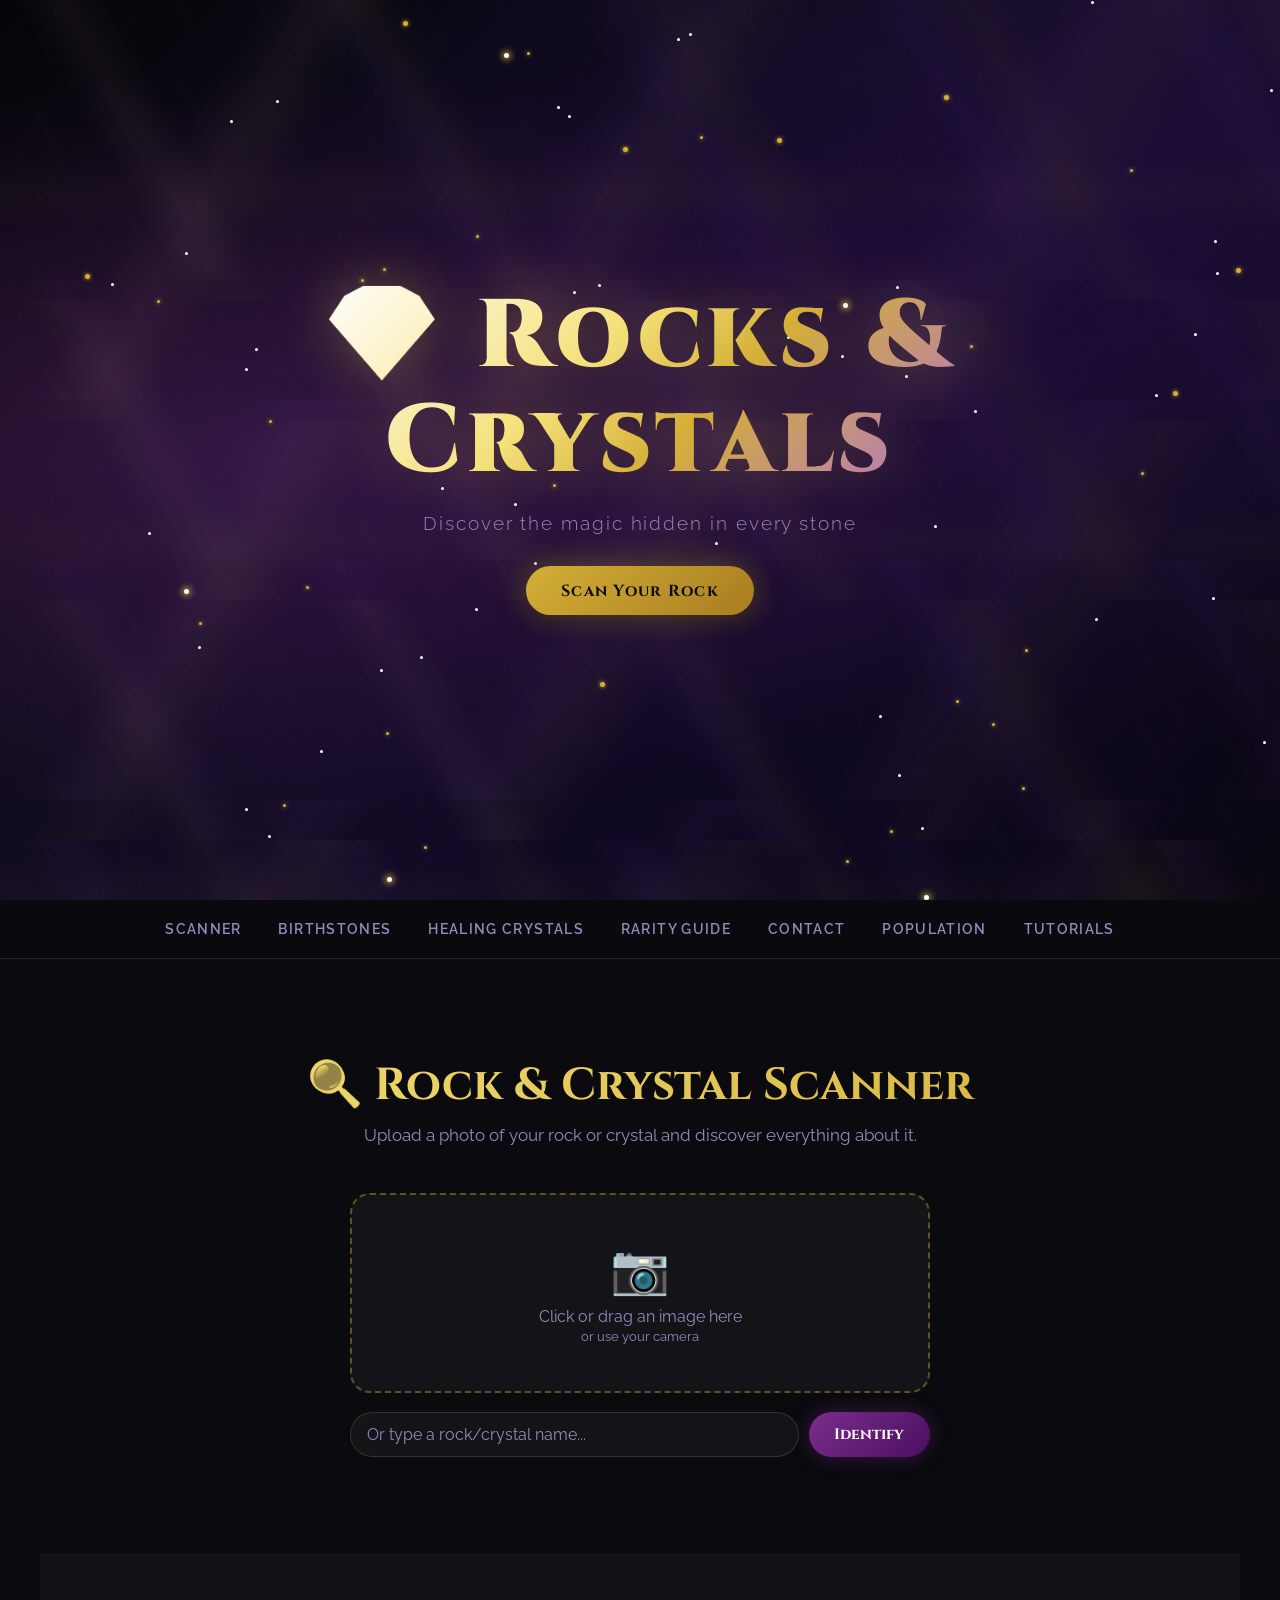
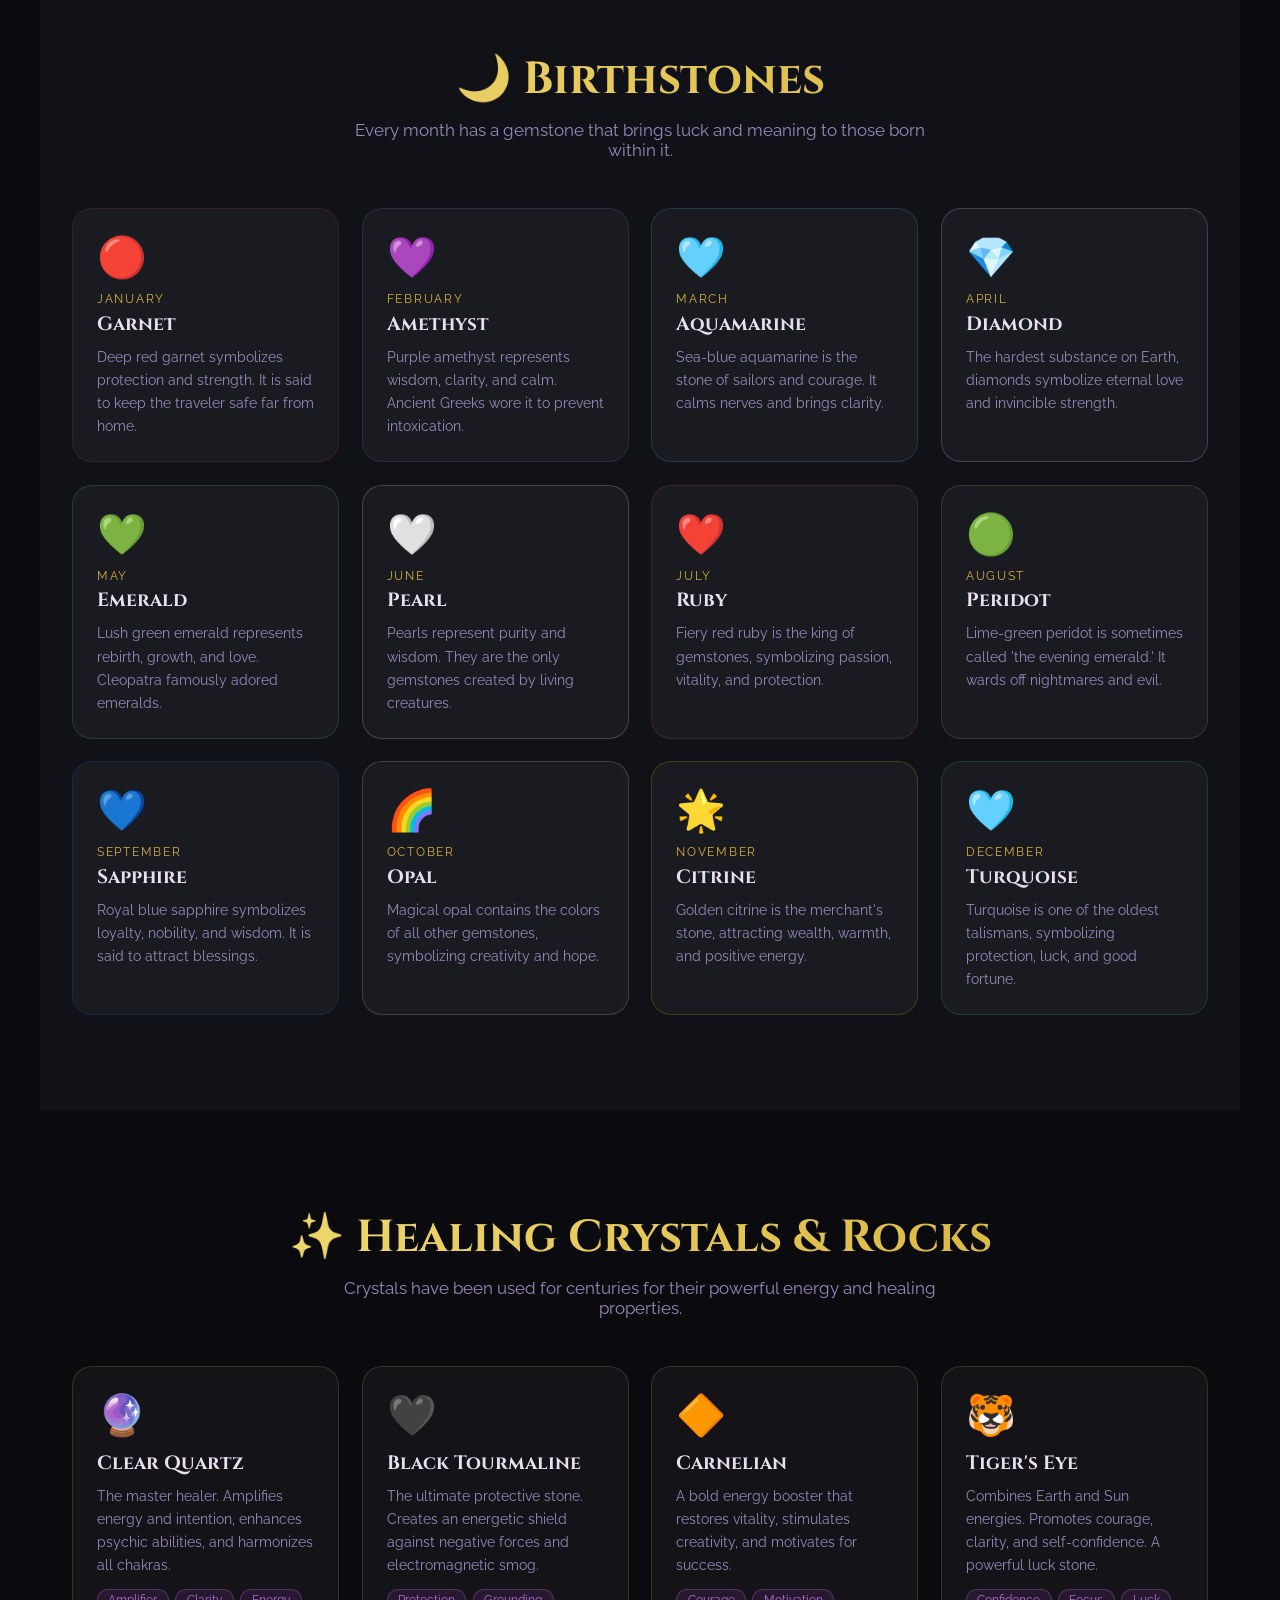
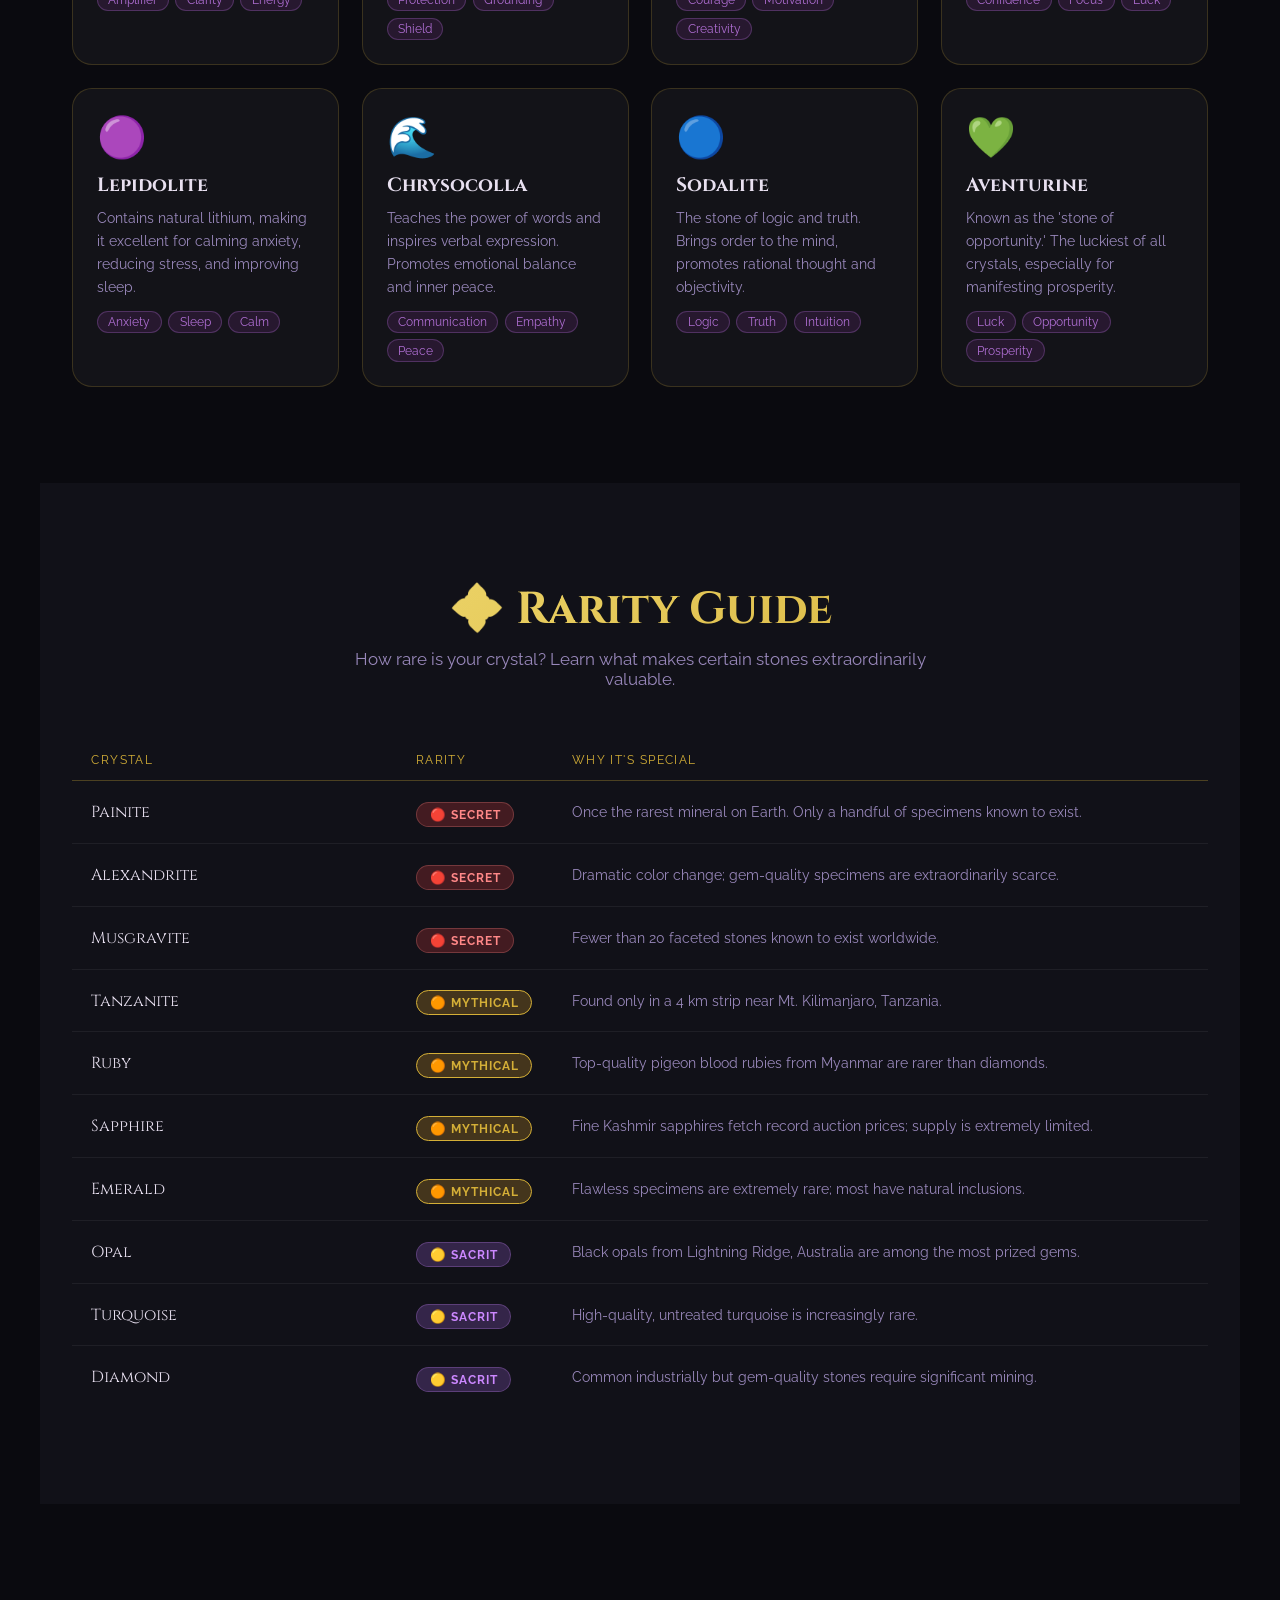
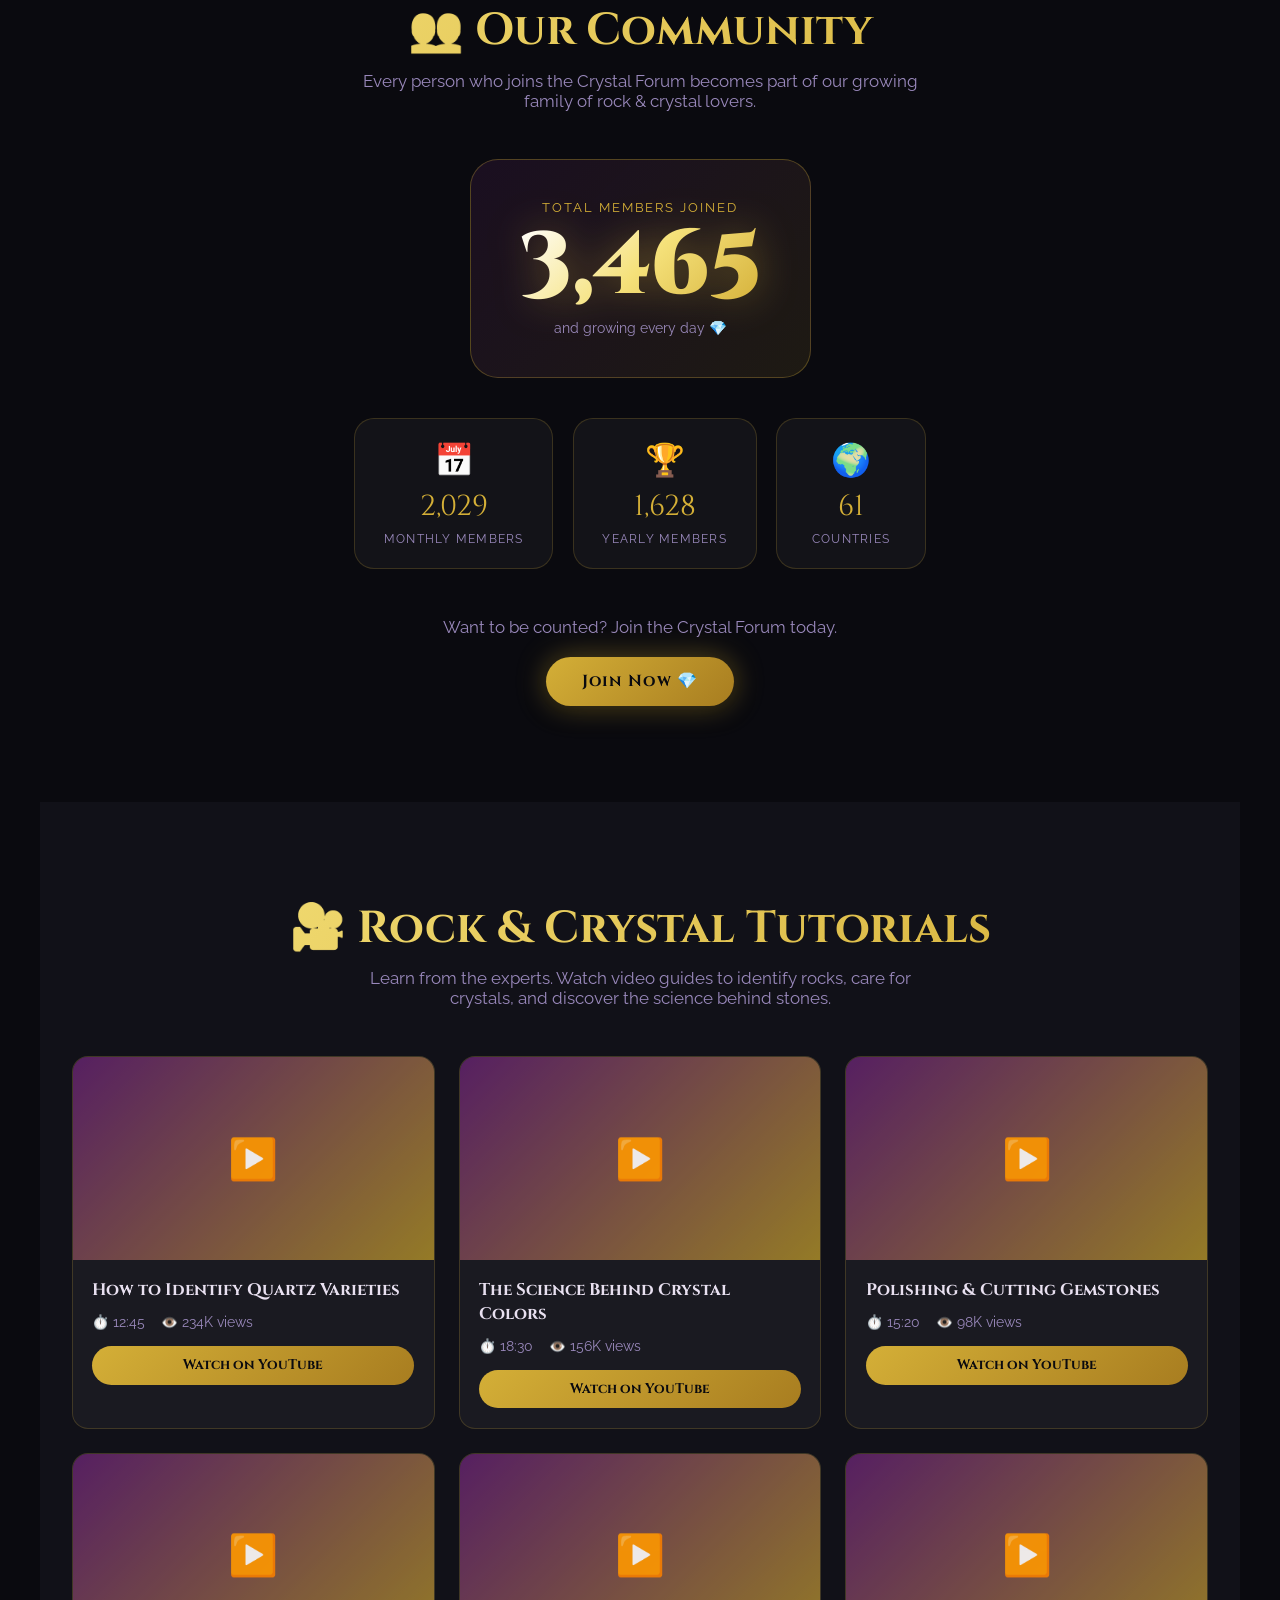
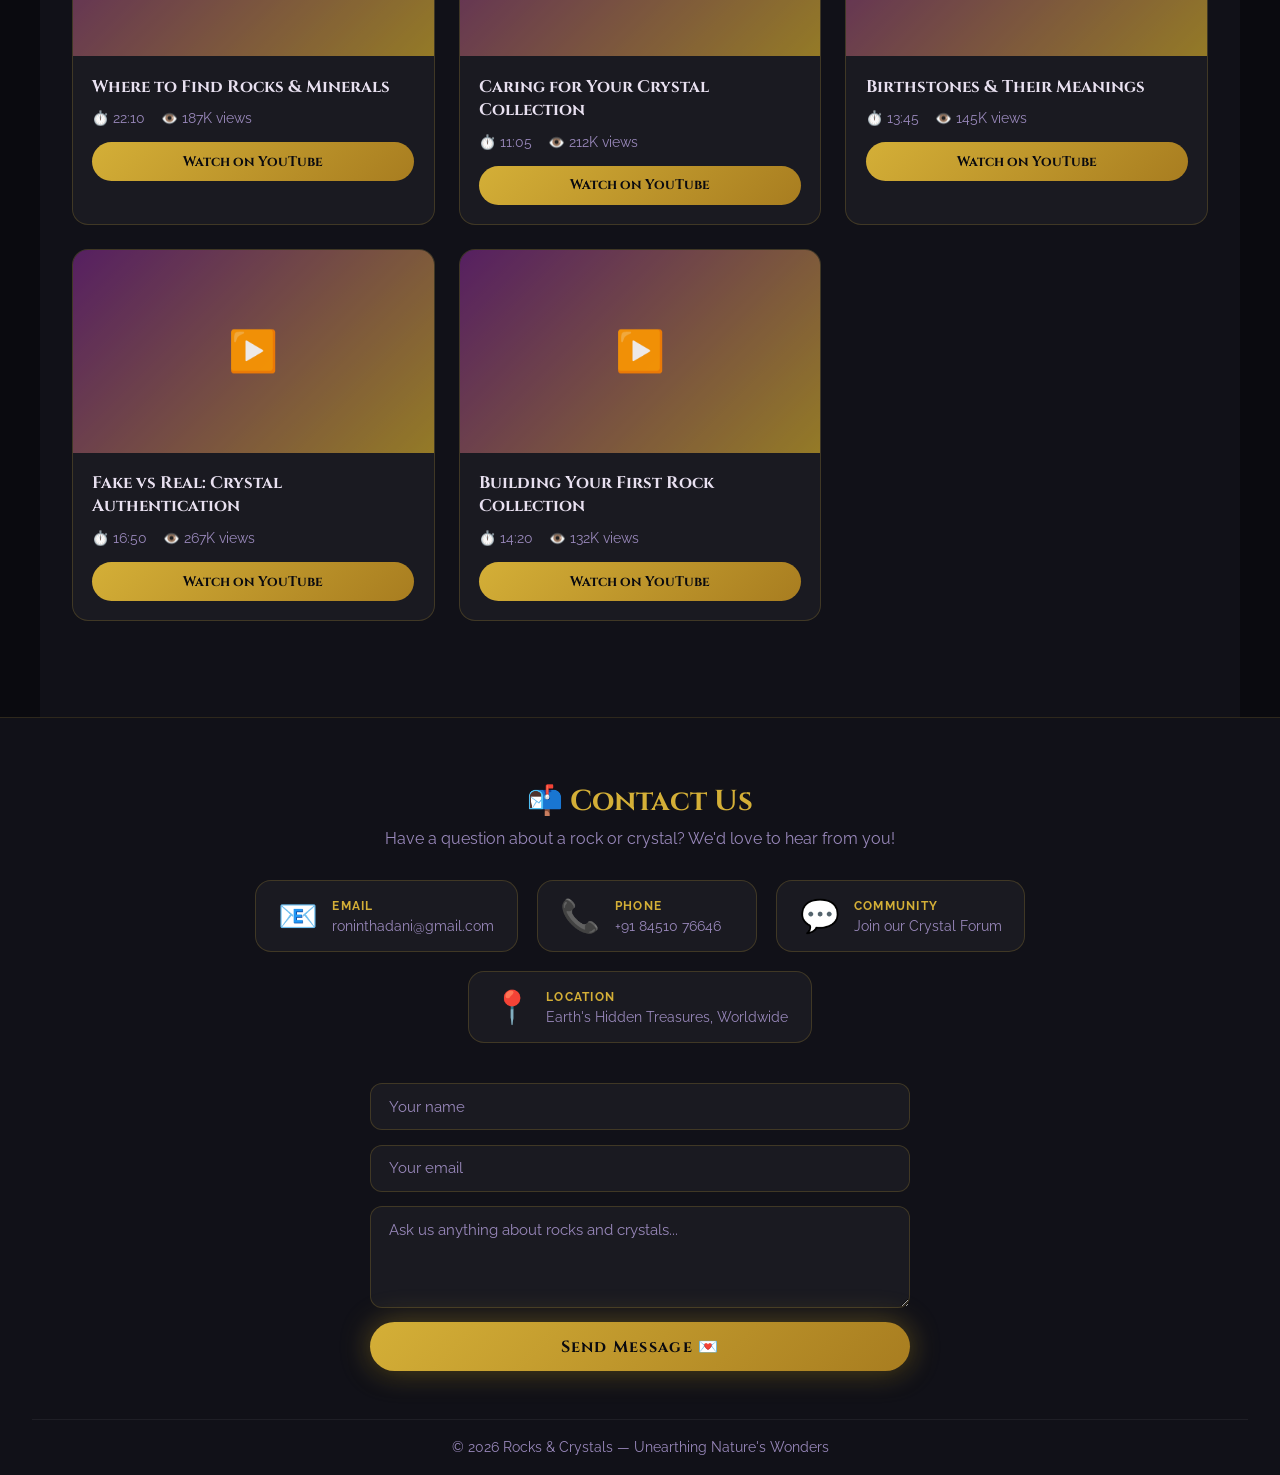
==== index.html @ 625b5eeb "Initial commit: Rocks & Crystals website - rock scanner, birthstones, healing crystals, rarity guide" ====
<!DOCTYPE html>
<html lang="en">
<head>
  <meta charset="UTF-8" />
  <meta name="viewport" content="width=device-width, initial-scale=1.0" />
  <title>Rocks & Crystals</title>
  <link rel="stylesheet" href="style.css" />
</head>
<body>

  <!-- HERO -->
  <header class="hero">
    <div class="sparkles" id="sparkles"></div>
    <div class="hero-content">
      <h1 class="site-title">💎 Rocks &amp; Crystals</h1>
      <p class="site-tagline">Discover the magic hidden in every stone</p>
      <a href="#scanner" class="btn-primary">Scan Your Rock</a>
    </div>
  </header>

  <!-- NAV -->
  <nav class="sticky-nav">
    <a href="#scanner">Scanner</a>
    <a href="#birthstones">Birthstones</a>
    <a href="#healing">Healing Crystals</a>
    <a href="#rarity">Rarity Guide</a>
    <a href="#contact">Contact</a>
    <a href="#population">Population</a>
    <a href="#tutorials">Tutorials</a>
  </nav>

  <!-- SCANNER -->
  <section id="scanner" class="section">
    <h2 class="section-title">🔍 Rock &amp; Crystal Scanner</h2>
    <p class="section-sub">Upload a photo of your rock or crystal and discover everything about it.</p>

    <div class="scanner-box">
      <label class="upload-area" id="uploadArea">
        <input type="file" id="fileInput" accept="image/*" capture="environment" hidden />
        <div class="upload-icon">📷</div>
        <p>Click or drag an image here<br /><small>or use your camera</small></p>
        <img id="previewImg" class="preview-img" alt="preview" />
      </label>

      <div class="rock-name-row">
        <input type="text" id="rockNameInput" placeholder="Or type a rock/crystal name..." />
        <button class="btn-scan" id="scanBtn">Identify</button>
      </div>
    </div>

    <div id="scanResult" class="scan-result hidden"></div>
  </section>

  <!-- BIRTHSTONES -->
  <section id="birthstones" class="section section-dark">
    <h2 class="section-title">🌙 Birthstones</h2>
    <p class="section-sub">Every month has a gemstone that brings luck and meaning to those born within it.</p>
    <div class="grid" id="birthstoneGrid"></div>
  </section>

  <!-- HEALING -->
  <section id="healing" class="section">
    <h2 class="section-title">✨ Healing Crystals &amp; Rocks</h2>
    <p class="section-sub">Crystals have been used for centuries for their powerful energy and healing properties.</p>
    <div class="grid" id="healingGrid"></div>
  </section>

  <!-- RARITY -->
  <section id="rarity" class="section section-dark">
    <h2 class="section-title">💠 Rarity Guide</h2>
    <p class="section-sub">How rare is your crystal? Learn what makes certain stones extraordinarily valuable.</p>
    <div class="rarity-table">
      <div class="rarity-row header-row">
        <span>Crystal</span><span>Rarity</span><span>Why It's Special</span>
      </div>
      <div id="rarityList"></div>
    </div>
  </section>

  <!-- POPULATION -->
  <section id="population" class="section">
    <h2 class="section-title">👥 Our Community</h2>
    <p class="section-sub">Every person who joins the Crystal Forum becomes part of our growing family of rock & crystal lovers.</p>

    <div class="members-hero">
      <div class="members-count-wrap">
        <div class="members-label">Total Members Joined</div>
        <div class="members-count" id="membersCount">0</div>
        <div class="members-sub">and growing every day 💎</div>
      </div>
      <div class="members-stats">
        <div class="members-stat-card">
          <span>📅</span>
          <div class="members-stat-num" id="statMonthly">0</div>
          <div class="members-stat-label">Monthly Members</div>
        </div>
        <div class="members-stat-card">
          <span>🏆</span>
          <div class="members-stat-num" id="statYearly">0</div>
          <div class="members-stat-label">Yearly Members</div>
        </div>
        <div class="members-stat-card">
          <span>🌍</span>
          <div class="members-stat-num" id="statCountries">0</div>
          <div class="members-stat-label">Countries</div>
        </div>
      </div>
    </div>

    <div class="members-join-cta">
      <p>Want to be counted? Join the Crystal Forum today.</p>
      <button class="btn-primary" onclick="openCommunityModal({preventDefault:()=>{}})">Join Now 💎</button>
    </div>
  </section>

  <!-- TUTORIALS -->
  <section id="tutorials" class="section section-dark">
    <h2 class="section-title">🎥 Rock &amp; Crystal Tutorials</h2>
    <p class="section-sub">Learn from the experts. Watch video guides to identify rocks, care for crystals, and discover the science behind stones.</p>
    <div class="tutorials-grid" id="tutorialsGrid"></div>
  </section>

  <!-- CONTACT / FOOTER -->
  <footer id="contact" class="footer">
    <div class="footer-content">
      <h3>📬 Contact Us</h3>
      <p>Have a question about a rock or crystal? We'd love to hear from you!</p>
      <div class="contact-cards">
        <div class="contact-card">
          <span>📧</span>
          <div>
            <strong>Email</strong>
            <a href="mailto:roninthadani@gmail.com">roninthadani@gmail.com</a>
          </div>
        </div>
        <div class="contact-card">
          <span>📞</span>
          <div>
            <strong>Phone</strong>
            <a href="tel:+918451076646">+91 84510 76646</a>
          </div>
        </div>
        <div class="contact-card">
          <span>💬</span>
          <div>
            <strong>Community</strong>
            <a href="#" onclick="openCommunityModal(event)">Join our Crystal Forum</a>
          </div>
        </div>
        <div class="contact-card">
          <span>📍</span>
          <div>
            <strong>Location</strong>
            <span>Earth's Hidden Treasures, Worldwide</span>
          </div>
        </div>
      </div>
      <form class="contact-form" onsubmit="submitContact(event)">
        <input type="text" placeholder="Your name" required />
        <input type="email" placeholder="Your email" required />
        <textarea placeholder="Ask us anything about rocks and crystals..." rows="4" required></textarea>
        <button type="submit" class="btn-primary">Send Message 💌</button>
      </form>
    </div>
    <div class="footer-bottom">
      <p>© 2026 Rocks &amp; Crystals — Unearthing Nature's Wonders</p>
    </div>
  </footer>

  <!-- COMMUNITY MODAL -->
  <div id="communityModal" class="modal-overlay hidden" onclick="closeCommunityModal(event)">
    <div class="modal-box">
      <button class="modal-close" onclick="document.getElementById('communityModal').classList.add('hidden')">✕</button>
      <div class="early-bird-banner" id="earlyBirdBanner"></div>
      <div class="modal-icon">💎</div>
      <h2 class="modal-title">Crystal Forum Membership</h2>
      <p class="modal-sub">Join thousands of rock & crystal enthusiasts. Get access to exclusive forums, expert ID help, rare finds marketplace, and weekly crystal deep-dives.</p>
      <div class="pricing-cards">
        <div class="pricing-card">
          <div class="pricing-label">Monthly</div>
          <div class="pricing-amount"><span id="monthlyPrice">$10</span><span>/mo</span></div>
          <ul class="pricing-perks">
            <li>✅ Full forum access</li>
            <li>✅ Expert crystal ID</li>
            <li>✅ Rare finds alerts</li>
            <li>✅ Cancel anytime</li>
          </ul>
          <button class="btn-pricing" onclick="showToast('Redirecting to checkout...'); document.getElementById('communityModal').classList.add('hidden')">Get Monthly</button>
        </div>
        <div class="pricing-card pricing-featured">
          <div class="pricing-best">Best Value</div>
          <div class="pricing-label">Yearly</div>
          <div class="pricing-amount"><span id="yearlyPrice">$200</span><span>/yr</span></div>
          <div class="pricing-save">Save $20 vs monthly</div>
          <ul class="pricing-perks">
            <li>✅ Everything in Monthly</li>
            <li>✅ Priority expert support</li>
            <li>✅ Exclusive yearly gems guide</li>
            <li>✅ Members-only events</li>
            <li>✅ Get updates first</li>
          </ul>
          <button class="btn-pricing btn-pricing-gold" onclick="showToast('Redirecting to checkout...'); document.getElementById('communityModal').classList.add('hidden')">Get Yearly</button>
        </div>
      </div>
    </div>
  </div>

  <div id="toast" class="toast hidden"></div>

  <script src="app.js"></script>
</body>
</html>
---- style.css ----
@import url('https://fonts.googleapis.com/css2?family=Cinzel:wght@400;700;900&family=Raleway:wght@300;400;600&display=swap');

*, *::before, *::after { box-sizing: border-box; margin: 0; padding: 0; }

:root {
  --gold: #d4af37;
  --gold-light: #f5e17a;
  --purple: #7b2d8b;
  --purple-light: #b06fd4;
  --dark: #0a0a0f;
  --dark2: #111118;
  --text: #e8e0f0;
  --text-muted: #9988bb;
  --card-bg: rgba(255,255,255,0.04);
  --card-border: rgba(212,175,55,0.2);
}

html { scroll-behavior: smooth; }

body {
  font-family: 'Raleway', sans-serif;
  background: var(--dark);
  color: var(--text);
  overflow-x: hidden;
}

/* ── HERO ── */
.hero {
  position: relative;
  min-height: 100vh;
  display: flex;
  align-items: center;
  justify-content: center;
  text-align: center;
  overflow: hidden;
  background:
    radial-gradient(ellipse at 20% 50%, rgba(123,45,139,0.35) 0%, transparent 60%),
    radial-gradient(ellipse at 80% 30%, rgba(30,10,60,0.6) 0%, transparent 55%),
    radial-gradient(ellipse at 50% 80%, rgba(10,5,30,0.8) 0%, transparent 70%),
    linear-gradient(135deg, #050508 0%, #0d0a1a 30%, #1a0f2e 60%, #080510 100%);
}

.hero::before {
  content: '';
  position: absolute;
  inset: 0;
  background-image:
    linear-gradient(60deg, transparent 40%, rgba(212,175,55,0.03) 50%, transparent 60%),
    linear-gradient(120deg, transparent 40%, rgba(176,111,212,0.04) 50%, transparent 60%),
    linear-gradient(180deg, transparent 45%, rgba(212,175,55,0.02) 55%, transparent 65%),
    linear-gradient(240deg, transparent 40%, rgba(100,60,180,0.05) 50%, transparent 60%),
    linear-gradient(300deg, transparent 40%, rgba(212,175,55,0.03) 50%, transparent 60%);
  background-size: 300px 300px, 400px 400px, 350px 350px, 280px 280px, 420px 420px;
  animation: facetShift 12s ease-in-out infinite alternate;
  pointer-events: none;
}

.hero::after {
  content: '';
  position: absolute;
  inset: 0;
  background-image:
    linear-gradient(60deg, transparent 49.5%, rgba(212,175,55,0.06) 50%, transparent 50.5%),
    linear-gradient(120deg, transparent 49.5%, rgba(212,175,55,0.04) 50%, transparent 50.5%),
    linear-gradient(0deg, transparent 49.5%, rgba(176,111,212,0.03) 50%, transparent 50.5%);
  background-size: 80px 80px, 80px 80px, 60px 60px;
  pointer-events: none;
}

@keyframes facetShift {
  0%   { opacity: 0.6; transform: scale(1); }
  100% { opacity: 1;   transform: scale(1.05); }
}

.sparkles { position: absolute; inset: 0; pointer-events: none; }
.sparkle {
  position: absolute;
  width: 3px; height: 3px;
  border-radius: 50%;
  background: white;
  animation: twinkle var(--dur, 3s) ease-in-out infinite var(--delay, 0s);
}
.sparkle.large { width: 5px; height: 5px; box-shadow: 0 0 6px 2px rgba(212,175,55,0.8); }
.sparkle.gold { background: var(--gold); box-shadow: 0 0 4px var(--gold); }

@keyframes twinkle {
  0%,100% { opacity: 0; transform: scale(0.5); }
  50% { opacity: 1; transform: scale(1); }
}

.hero-content {
  position: relative;
  z-index: 2;
  max-width: 700px;
  padding: 2rem;
}

.site-title {
  font-family: 'Cinzel', serif;
  font-size: clamp(2.8rem, 8vw, 6rem);
  font-weight: 900;
  background: linear-gradient(135deg, #fff 0%, var(--gold-light) 40%, var(--gold) 60%, var(--purple-light) 100%);
  -webkit-background-clip: text;
  -webkit-text-fill-color: transparent;
  background-clip: text;
  text-shadow: none;
  letter-spacing: 0.05em;
  line-height: 1.1;
  filter: drop-shadow(0 0 30px rgba(212,175,55,0.4));
}

.site-tagline {
  margin: 1rem 0 2rem;
  font-size: 1.2rem;
  color: var(--text-muted);
  font-weight: 300;
  letter-spacing: 0.1em;
}

/* ── BUTTONS ── */
.btn-primary {
  display: inline-block;
  padding: 0.85rem 2.2rem;
  background: linear-gradient(135deg, var(--gold), #a87d20);
  color: #0a0a0f;
  font-family: 'Cinzel', serif;
  font-weight: 700;
  font-size: 1rem;
  border: none;
  border-radius: 50px;
  cursor: pointer;
  text-decoration: none;
  letter-spacing: 0.08em;
  box-shadow: 0 0 30px rgba(212,175,55,0.4), 0 4px 20px rgba(0,0,0,0.5);
  transition: all 0.3s ease;
}
.btn-primary:hover {
  transform: translateY(-3px);
  box-shadow: 0 0 50px rgba(212,175,55,0.6), 0 8px 30px rgba(0,0,0,0.6);
}

/* ── NAV ── */
.sticky-nav {
  position: sticky;
  top: 0;
  z-index: 100;
  display: flex;
  justify-content: center;
  gap: 0.5rem;
  padding: 0.9rem 1rem;
  background: rgba(10,10,15,0.9);
  backdrop-filter: blur(12px);
  border-bottom: 1px solid rgba(212,175,55,0.15);
  flex-wrap: wrap;
}
.sticky-nav a {
  color: var(--text-muted);
  text-decoration: none;
  font-size: 0.85rem;
  font-weight: 600;
  letter-spacing: 0.1em;
  text-transform: uppercase;
  padding: 0.4rem 0.9rem;
  border-radius: 20px;
  transition: all 0.2s;
}
.sticky-nav a:hover {
  color: var(--gold);
  background: rgba(212,175,55,0.1);
}

/* ── SECTIONS ── */
.section {
  padding: 6rem 2rem;
  max-width: 1200px;
  margin: 0 auto;
}
.section-dark {
  background: var(--dark2);
  padding: 6rem 2rem;
}
.section-dark > .section-title,
.section-dark > .grid,
.section-dark > .rarity-table,
.section-dark > .tutorials-grid { max-width: 1200px; margin-left: auto; margin-right: auto; }

.section-title {
  font-family: 'Cinzel', serif;
  font-size: clamp(1.8rem, 4vw, 2.8rem);
  text-align: center;
  background: linear-gradient(135deg, var(--gold-light), var(--gold));
  -webkit-background-clip: text;
  -webkit-text-fill-color: transparent;
  background-clip: text;
  margin-bottom: 0.6rem;
}
.section-sub {
  text-align: center;
  color: var(--text-muted);
  margin-bottom: 3rem;
  font-size: 1.05rem;
  max-width: 600px;
  margin-left: auto;
  margin-right: auto;
}

/* ── SCANNER ── */
.scanner-box {
  max-width: 580px;
  margin: 0 auto;
  display: flex;
  flex-direction: column;
  gap: 1.2rem;
}

.upload-area {
  display: flex;
  flex-direction: column;
  align-items: center;
  justify-content: center;
  gap: 0.6rem;
  min-height: 200px;
  border: 2px dashed rgba(212,175,55,0.4);
  border-radius: 20px;
  padding: 2rem;
  cursor: pointer;
  background: var(--card-bg);
  transition: all 0.3s;
  position: relative;
  overflow: hidden;
}
.upload-area:hover { border-color: var(--gold); background: rgba(212,175,55,0.06); }
.upload-icon { font-size: 3rem; }
.upload-area p { text-align: center; color: var(--text-muted); }
.upload-area small { font-size: 0.8rem; }

.preview-img {
  max-width: 100%;
  max-height: 220px;
  border-radius: 12px;
  display: none;
  margin-top: 0.5rem;
  object-fit: contain;
}

.rock-name-row {
  display: flex;
  gap: 0.6rem;
}
.rock-name-row input {
  flex: 1;
  padding: 0.75rem 1rem;
  background: var(--card-bg);
  border: 1px solid var(--card-border);
  border-radius: 50px;
  color: var(--text);
  font-family: 'Raleway', sans-serif;
  font-size: 1rem;
  outline: none;
  transition: border-color 0.2s;
}
.rock-name-row input:focus { border-color: var(--gold); }
.rock-name-row input::placeholder { color: var(--text-muted); }

.btn-scan {
  padding: 0.75rem 1.6rem;
  background: linear-gradient(135deg, var(--purple), #4a1060);
  color: white;
  border: none;
  border-radius: 50px;
  cursor: pointer;
  font-family: 'Cinzel', serif;
  font-weight: 700;
  font-size: 0.95rem;
  box-shadow: 0 0 20px rgba(123,45,139,0.4);
  transition: all 0.3s;
}
.btn-scan:hover { transform: translateY(-2px); box-shadow: 0 0 35px rgba(123,45,139,0.6); }

/* ── SCAN RESULT ── */
.scan-result {
  max-width: 700px;
  margin: 2rem auto 0;
  background: linear-gradient(135deg, rgba(123,45,139,0.12), rgba(212,175,55,0.08));
  border: 1px solid rgba(212,175,55,0.25);
  border-radius: 24px;
  padding: 2rem;
  animation: fadeUp 0.4s ease;
}
@keyframes fadeUp {
  from { opacity: 0; transform: translateY(20px); }
  to { opacity: 1; transform: translateY(0); }
}
.scan-result.hidden { display: none; }

.result-header { display: flex; align-items: center; gap: 1rem; margin-bottom: 1.2rem; }
.result-emoji { font-size: 3rem; }
.result-name {
  font-family: 'Cinzel', serif;
  font-size: 1.8rem;
  background: linear-gradient(135deg, var(--gold-light), var(--gold));
  -webkit-background-clip: text;
  -webkit-text-fill-color: transparent;
  background-clip: text;
}
.rarity-badge {
  display: inline-block;
  padding: 0.25rem 0.8rem;
  border-radius: 20px;
  font-size: 0.78rem;
  font-weight: 700;
  letter-spacing: 0.08em;
  text-transform: uppercase;
  margin-top: 0.3rem;
}
.rarity-common { background: rgba(100,160,100,0.25); color: #7ddf7d; border: 1px solid #7ddf7d44; }
.rarity-uncommon { background: rgba(100,140,220,0.25); color: #88aaff; border: 1px solid #88aaff44; }
.rarity-sacrit { background: rgba(160,100,220,0.25); color: #cc88ff; border: 1px solid #cc88ff44; }
.rarity-mythical { background: rgba(220,160,40,0.25); color: var(--gold); border: 1px solid var(--gold); }
.rarity-secret { background: rgba(220,60,60,0.25); color: #ff8888; border: 1px solid #ff888844; }

.result-grid {
  display: grid;
  grid-template-columns: repeat(auto-fit, minmax(180px, 1fr));
  gap: 1rem;
  margin-top: 1.2rem;
}
.result-stat {
  background: rgba(255,255,255,0.04);
  border-radius: 14px;
  padding: 0.9rem 1rem;
  border: 1px solid rgba(255,255,255,0.07);
}
.result-stat label { font-size: 0.72rem; text-transform: uppercase; letter-spacing: 0.1em; color: var(--text-muted); display: block; margin-bottom: 0.3rem; }
.result-stat span { font-size: 1rem; color: var(--text); }

.result-description { margin-top: 1.2rem; line-height: 1.7; color: var(--text-muted); }
.result-healing {
  margin-top: 1rem;
  padding: 0.9rem 1rem;
  background: rgba(123,45,139,0.15);
  border-left: 3px solid var(--purple-light);
  border-radius: 0 12px 12px 0;
  font-style: italic;
  color: #d4aaee;
}

/* ── GRID CARDS ── */
.grid {
  display: grid;
  grid-template-columns: repeat(auto-fill, minmax(240px, 1fr));
  gap: 1.4rem;
}

.card {
  background: var(--card-bg);
  border: 1px solid var(--card-border);
  border-radius: 20px;
  padding: 1.5rem;
  transition: all 0.3s;
  cursor: default;
}
.card:hover {
  transform: translateY(-6px);
  border-color: rgba(212,175,55,0.5);
  box-shadow: 0 12px 40px rgba(0,0,0,0.4), 0 0 20px rgba(212,175,55,0.1);
}
.card-emoji { font-size: 2.5rem; margin-bottom: 0.7rem; }
.card-month {
  font-size: 0.72rem;
  text-transform: uppercase;
  letter-spacing: 0.15em;
  color: var(--gold);
  margin-bottom: 0.3rem;
}
.card h3 {
  font-family: 'Cinzel', serif;
  font-size: 1.2rem;
  margin-bottom: 0.5rem;
  color: var(--text);
}
.card p { font-size: 0.9rem; color: var(--text-muted); line-height: 1.6; }
.card-tags { display: flex; flex-wrap: wrap; gap: 0.4rem; margin-top: 0.8rem; }
.tag {
  padding: 0.2rem 0.65rem;
  background: rgba(123,45,139,0.2);
  border: 1px solid rgba(176,111,212,0.3);
  border-radius: 20px;
  font-size: 0.75rem;
  color: var(--purple-light);
}

/* ── RARITY TABLE ── */
.rarity-table { max-width: 900px; margin: 0 auto; }
.rarity-row {
  display: grid;
  grid-template-columns: 1fr 140px 2fr;
  gap: 1rem;
  padding: 1rem 1.2rem;
  border-bottom: 1px solid rgba(255,255,255,0.06);
  align-items: center;
}
.rarity-row:last-child { border-bottom: none; }
.header-row {
  font-size: 0.75rem;
  text-transform: uppercase;
  letter-spacing: 0.12em;
  color: var(--gold);
  border-bottom: 1px solid rgba(212,175,55,0.3) !important;
  padding-bottom: 0.8rem;
}
.rarity-row:not(.header-row):hover { background: rgba(255,255,255,0.03); border-radius: 10px; }
.rarity-row .name { font-family: 'Cinzel', serif; font-size: 1rem; }
.rarity-row .why { font-size: 0.88rem; color: var(--text-muted); }

/* ── TUTORIALS ── */
.tutorials-grid {
  display: grid;
  grid-template-columns: repeat(auto-fill, minmax(300px, 1fr));
  gap: 1.5rem;
}

.tutorial-card {
  background: var(--card-bg);
  border: 1px solid var(--card-border);
  border-radius: 16px;
  overflow: hidden;
  transition: all 0.3s;
  cursor: pointer;
}
.tutorial-card:hover {
  transform: translateY(-8px);
  border-color: rgba(212,175,55,0.5);
  box-shadow: 0 16px 48px rgba(0,0,0,0.4), 0 0 24px rgba(212,175,55,0.12);
}

.tutorial-thumb {
  position: relative;
  width: 100%;
  padding-bottom: 56.25%;
  overflow: hidden;
}
.tutorial-thumb::after {
  content: '';
  position: absolute;
  inset: 0;
  background: rgba(0,0,0,0.3);
}
.tutorial-play {
  position: absolute;
  top: 50%;
  left: 50%;
  transform: translate(-50%, -50%);
  font-size: 2.5rem;
  opacity: 0.9;
  transition: all 0.3s;
  z-index: 2;
}
.tutorial-card:hover .tutorial-play { transform: translate(-50%, -50%) scale(1.2); opacity: 1; }

.tutorial-info {
  padding: 1.2rem;
}
.tutorial-info h3 {
  font-family: 'Cinzel', serif;
  font-size: 1.05rem;
  margin-bottom: 0.7rem;
  line-height: 1.4;
  color: var(--text);
}

.tutorial-meta {
  display: flex;
  gap: 1rem;
  font-size: 0.85rem;
  color: var(--text-muted);
  margin-bottom: 1rem;
}

.btn-watch {
  width: 100%;
  padding: 0.65rem 1rem;
  background: linear-gradient(135deg, var(--gold), #a87d20);
  color: #0a0a0f;
  border: none;
  border-radius: 50px;
  font-family: 'Cinzel', serif;
  font-weight: 700;
  font-size: 0.85rem;
  cursor: pointer;
  transition: all 0.3s;
}
.btn-watch:hover {
  transform: translateY(-2px);
  box-shadow: 0 0 20px rgba(212,175,55,0.4);
}

/* ── COMMUNITY MEMBERS ── */
.members-hero {
  display: flex;
  flex-direction: column;
  align-items: center;
  gap: 2.5rem;
  margin-bottom: 3rem;
}
.members-count-wrap {
  text-align: center;
  background: linear-gradient(135deg, rgba(123,45,139,0.15), rgba(212,175,55,0.1));
  border: 1px solid rgba(212,175,55,0.3);
  border-radius: 28px;
  padding: 2.5rem 3rem;
  min-width: 300px;
}
.members-label { font-size: 0.8rem; text-transform: uppercase; letter-spacing: 0.15em; color: var(--gold); margin-bottom: 0.5rem; }
.members-count {
  font-family: 'Cinzel', serif;
  font-size: clamp(3rem, 8vw, 5.5rem);
  font-weight: 900;
  background: linear-gradient(135deg, #fff, var(--gold-light), var(--gold));
  -webkit-background-clip: text;
  -webkit-text-fill-color: transparent;
  background-clip: text;
  line-height: 1;
  filter: drop-shadow(0 0 20px rgba(212,175,55,0.4));
}
.members-sub { color: var(--text-muted); font-size: 0.9rem; margin-top: 0.5rem; }

.members-stats {
  display: flex;
  flex-wrap: wrap;
  justify-content: center;
  gap: 1.2rem;
}
.members-stat-card {
  background: var(--card-bg);
  border: 1px solid var(--card-border);
  border-radius: 20px;
  padding: 1.4rem 1.8rem;
  text-align: center;
  min-width: 150px;
  transition: all 0.3s;
}
.members-stat-card:hover { border-color: rgba(212,175,55,0.5); transform: translateY(-4px); }
.members-stat-card > span { font-size: 2rem; display: block; margin-bottom: 0.5rem; }
.members-stat-num { font-family: 'Cinzel', serif; font-size: 1.8rem; color: var(--gold); }
.members-stat-label { font-size: 0.78rem; text-transform: uppercase; letter-spacing: 0.1em; color: var(--text-muted); margin-top: 0.3rem; }

.members-join-cta { text-align: center; margin-top: 1rem; }
.members-join-cta p { color: var(--text-muted); margin-bottom: 1.2rem; font-size: 1.05rem; }

/* ── COMMUNITY MODAL ── */
.modal-overlay {
  position: fixed;
  inset: 0;
  background: rgba(0,0,0,0.75);
  backdrop-filter: blur(6px);
  z-index: 500;
  display: flex;
  align-items: center;
  justify-content: center;
  padding: 1rem;
  animation: fadeUp 0.3s ease;
}
.modal-overlay.hidden { display: none; }

.modal-box {
  background: linear-gradient(135deg, #14101f, #1e1530);
  border: 1px solid rgba(212,175,55,0.3);
  border-radius: 28px;
  padding: 2.5rem 2rem;
  max-width: 620px;
  width: 100%;
  position: relative;
  text-align: center;
  box-shadow: 0 30px 80px rgba(0,0,0,0.7), 0 0 40px rgba(212,175,55,0.1);
}
.modal-close {
  position: absolute;
  top: 1rem; right: 1.2rem;
  background: none; border: none;
  color: var(--text-muted); font-size: 1.2rem;
  cursor: pointer; transition: color 0.2s;
}
.modal-close:hover { color: var(--gold); }
.modal-icon { font-size: 3rem; margin-bottom: 0.5rem; }
.modal-title {
  font-family: 'Cinzel', serif;
  font-size: 1.8rem;
  background: linear-gradient(135deg, var(--gold-light), var(--gold));
  -webkit-background-clip: text;
  -webkit-text-fill-color: transparent;
  background-clip: text;
  margin-bottom: 0.6rem;
}
.modal-sub { color: var(--text-muted); font-size: 0.95rem; line-height: 1.6; margin-bottom: 2rem; }

.early-bird-banner {
  position: absolute;
  top: 1.2rem;
  left: 50%;
  transform: translateX(-50%);
  background: linear-gradient(135deg, #ff6b6b, #ff8787);
  color: white;
  padding: 0.5rem 1.2rem;
  border-radius: 20px;
  font-size: 0.75rem;
  font-weight: 700;
  letter-spacing: 0.1em;
  text-transform: uppercase;
  box-shadow: 0 4px 15px rgba(255, 107, 107, 0.4);
}
.early-bird-banner.hidden { display: none; }

.pricing-cards {
  display: flex;
  gap: 1.2rem;
  flex-wrap: wrap;
  justify-content: center;
}
.pricing-card {
  flex: 1;
  min-width: 200px;
  background: rgba(255,255,255,0.04);
  border: 1px solid rgba(212,175,55,0.2);
  border-radius: 20px;
  padding: 1.5rem 1.2rem;
  position: relative;
}
.pricing-featured {
  border-color: var(--gold);
  background: rgba(212,175,55,0.07);
  box-shadow: 0 0 30px rgba(212,175,55,0.15);
}
.pricing-best {
  position: absolute;
  top: -0.7rem;
  left: 50%;
  transform: translateX(-50%);
  background: linear-gradient(135deg, var(--gold), #a87d20);
  color: #0a0a0f;
  font-size: 0.7rem;
  font-weight: 700;
  letter-spacing: 0.1em;
  text-transform: uppercase;
  padding: 0.25rem 0.9rem;
  border-radius: 20px;
  white-space: nowrap;
}
.pricing-label { font-size: 0.8rem; text-transform: uppercase; letter-spacing: 0.12em; color: var(--text-muted); margin-bottom: 0.4rem; }
.pricing-amount { font-family: 'Cinzel', serif; font-size: 2.4rem; color: var(--gold); line-height: 1; margin-bottom: 0.3rem; }
.pricing-amount span { font-size: 1rem; color: var(--text-muted); }
.pricing-save { font-size: 0.78rem; color: #7ddf7d; margin-bottom: 1rem; }
.pricing-perks { list-style: none; text-align: left; margin: 1rem 0; display: flex; flex-direction: column; gap: 0.5rem; }
.pricing-perks li { font-size: 0.88rem; color: var(--text-muted); }

.btn-pricing {
  width: 100%;
  padding: 0.75rem;
  background: rgba(123,45,139,0.3);
  border: 1px solid var(--purple-light);
  color: var(--purple-light);
  border-radius: 50px;
  cursor: pointer;
  font-family: 'Cinzel', serif;
  font-weight: 700;
  font-size: 0.9rem;
  transition: all 0.3s;
  margin-top: 0.5rem;
}
.btn-pricing:hover { background: rgba(123,45,139,0.5); transform: translateY(-2px); }
.btn-pricing-gold {
  background: linear-gradient(135deg, var(--gold), #a87d20);
  border-color: var(--gold);
  color: #0a0a0f;
}
.btn-pricing-gold:hover { box-shadow: 0 0 25px rgba(212,175,55,0.5); }

/* ── FOOTER ── */
.footer {
  background: var(--dark2);
  border-top: 1px solid rgba(212,175,55,0.15);
  padding: 4rem 2rem 0;
}
.footer-content { max-width: 900px; margin: 0 auto; text-align: center; }
.footer-content h3 { font-family: 'Cinzel', serif; font-size: 1.8rem; color: var(--gold); margin-bottom: 0.5rem; }
.footer-content > p { color: var(--text-muted); margin-bottom: 2rem; }

.contact-cards {
  display: flex;
  flex-wrap: wrap;
  justify-content: center;
  gap: 1.2rem;
  margin-bottom: 2.5rem;
}
.contact-card {
  display: flex;
  align-items: center;
  gap: 0.9rem;
  background: var(--card-bg);
  border: 1px solid var(--card-border);
  border-radius: 16px;
  padding: 1rem 1.4rem;
  min-width: 220px;
  text-align: left;
}
.contact-card > span { font-size: 2rem; }
.contact-card strong { display: block; font-size: 0.78rem; text-transform: uppercase; letter-spacing: 0.1em; color: var(--gold); margin-bottom: 0.2rem; }
.contact-card a, .contact-card span:last-child { color: var(--text-muted); font-size: 0.9rem; text-decoration: none; }
.contact-card a:hover { color: var(--gold); }

.contact-form {
  display: flex;
  flex-direction: column;
  gap: 0.9rem;
  max-width: 540px;
  margin: 0 auto 3rem;
}
.contact-form input,
.contact-form textarea {
  padding: 0.85rem 1.1rem;
  background: var(--card-bg);
  border: 1px solid var(--card-border);
  border-radius: 12px;
  color: var(--text);
  font-family: 'Raleway', sans-serif;
  font-size: 0.95rem;
  outline: none;
  resize: vertical;
  transition: border-color 0.2s;
}
.contact-form input:focus,
.contact-form textarea:focus { border-color: var(--gold); }
.contact-form input::placeholder,
.contact-form textarea::placeholder { color: var(--text-muted); }

.footer-bottom {
  border-top: 1px solid rgba(255,255,255,0.06);
  padding: 1.2rem;
  text-align: center;
  color: var(--text-muted);
  font-size: 0.85rem;
  margin-top: 1rem;
}

/* ── TOAST ── */
.toast {
  position: fixed;
  bottom: 2rem;
  left: 50%;
  transform: translateX(-50%);
  background: linear-gradient(135deg, var(--purple), #4a1060);
  color: white;
  padding: 0.85rem 2rem;
  border-radius: 50px;
  font-size: 0.95rem;
  z-index: 999;
  box-shadow: 0 8px 30px rgba(0,0,0,0.5);
  animation: fadeUp 0.3s ease;
}
.toast.hidden { display: none; }

/* ── LOADING ── */
.scanning-anim {
  display: flex;
  flex-direction: column;
  align-items: center;
  gap: 1rem;
  padding: 2rem;
}
.scan-ring {
  width: 64px; height: 64px;
  border-radius: 50%;
  border: 3px solid transparent;
  border-top-color: var(--gold);
  border-right-color: var(--purple-light);
  animation: spin 1s linear infinite;
}
@keyframes spin { to { transform: rotate(360deg); } }

@media (max-width: 600px) {
  .rarity-row { grid-template-columns: 1fr 100px; }
  .rarity-row .why { display: none; }
  .rock-name-row { flex-direction: column; }
  .tutorials-grid { grid-template-columns: 1fr; }
}
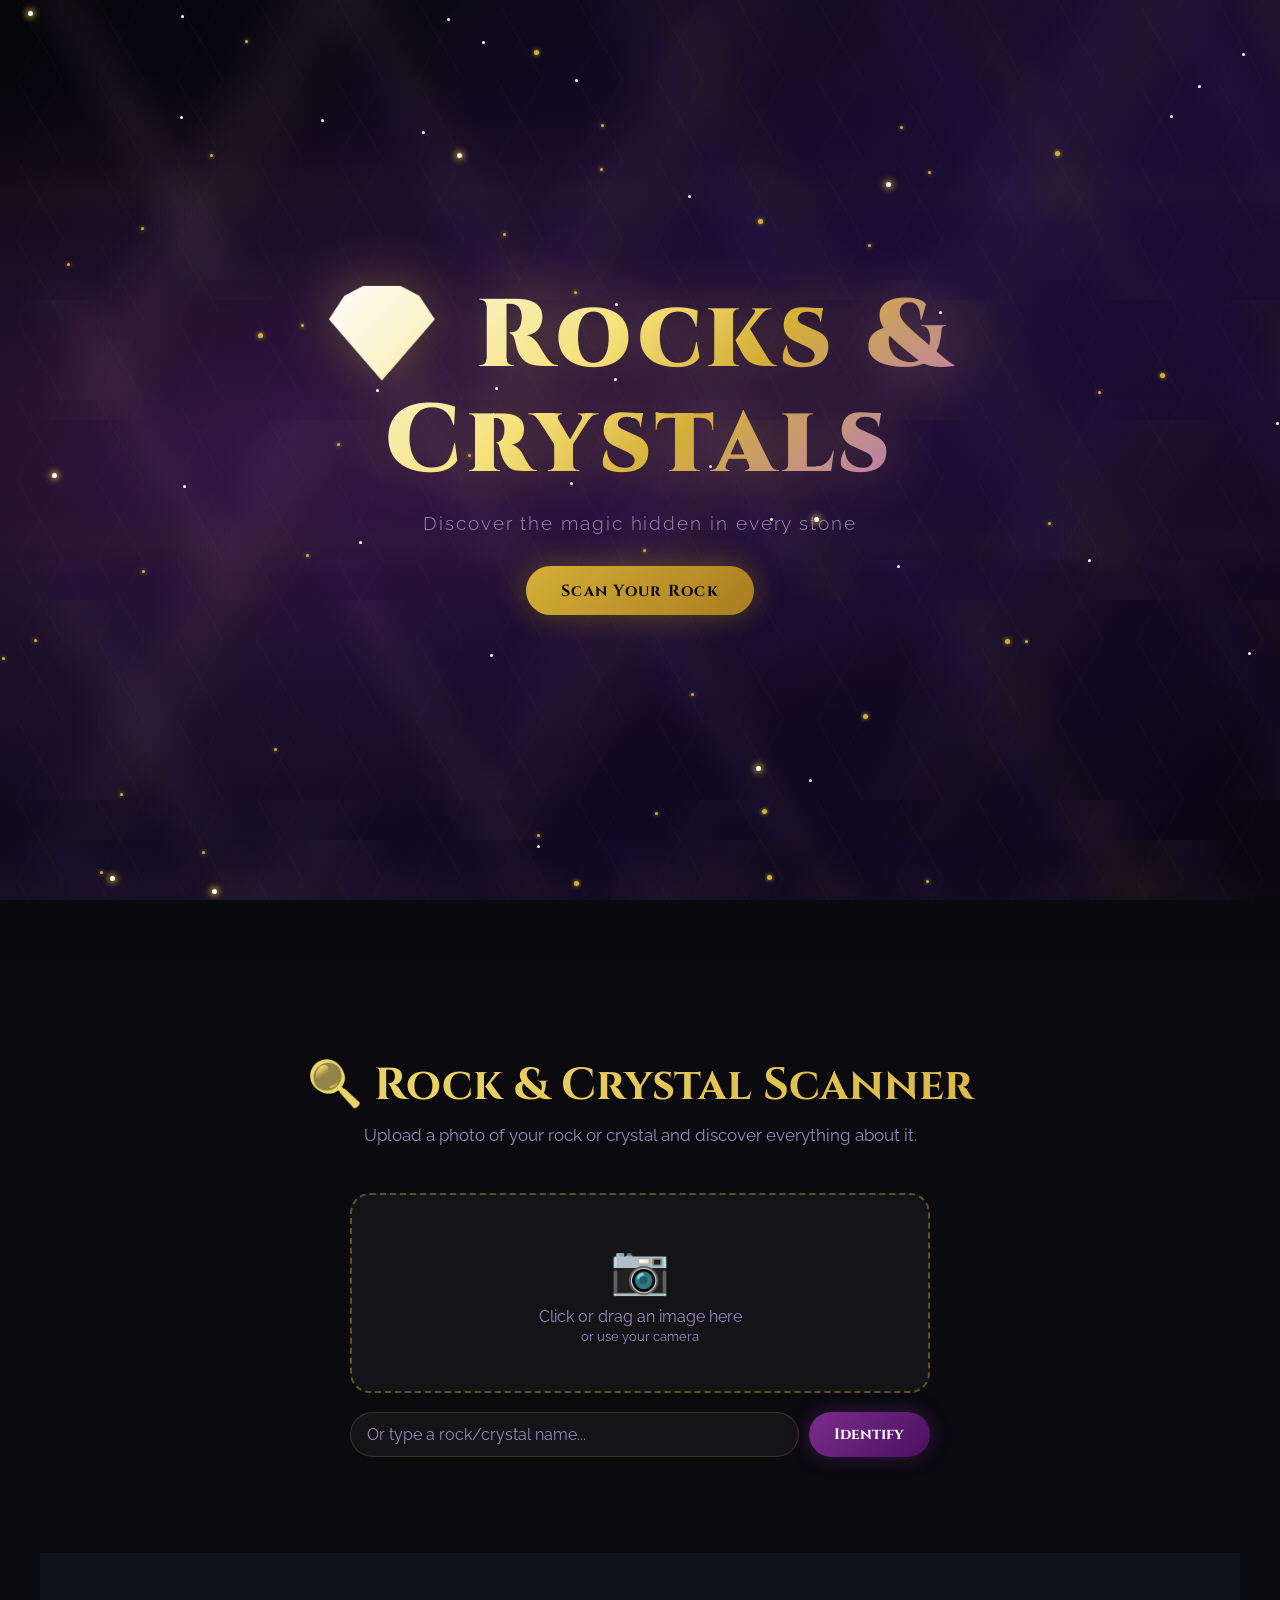
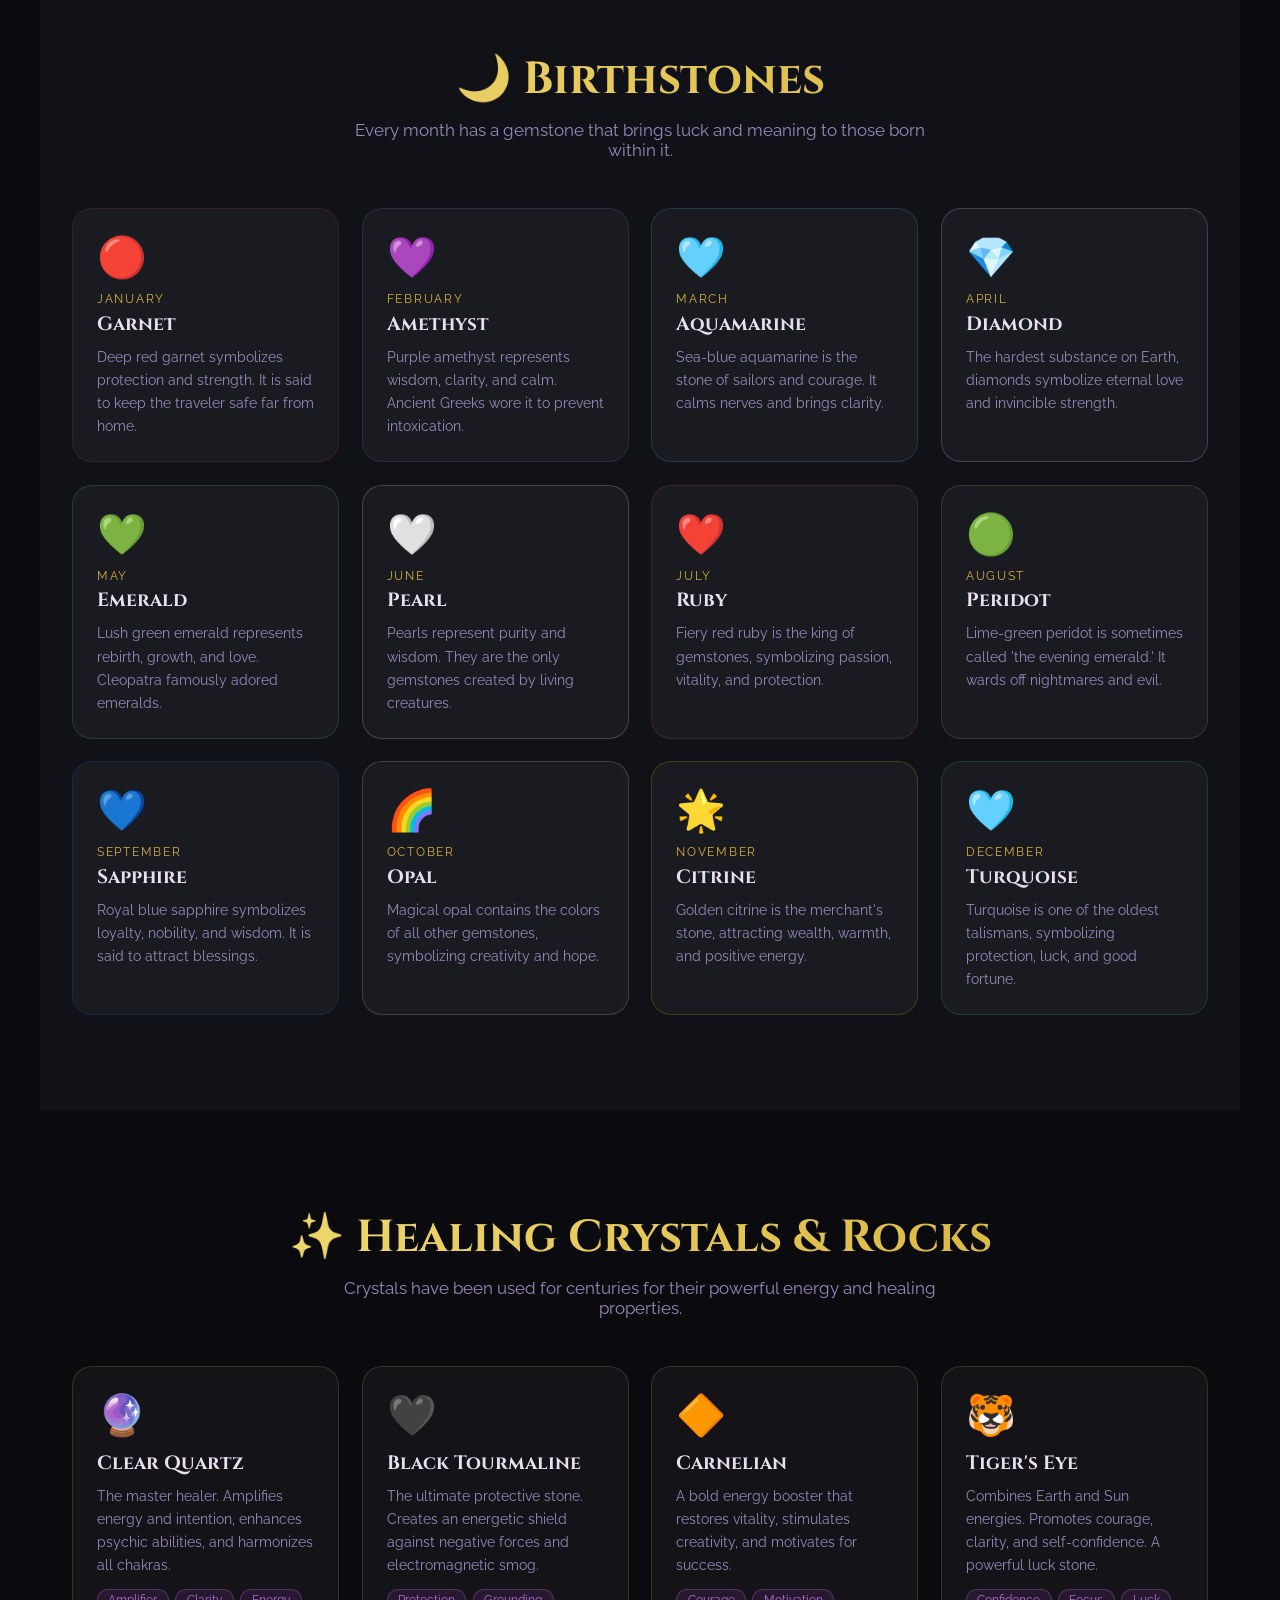
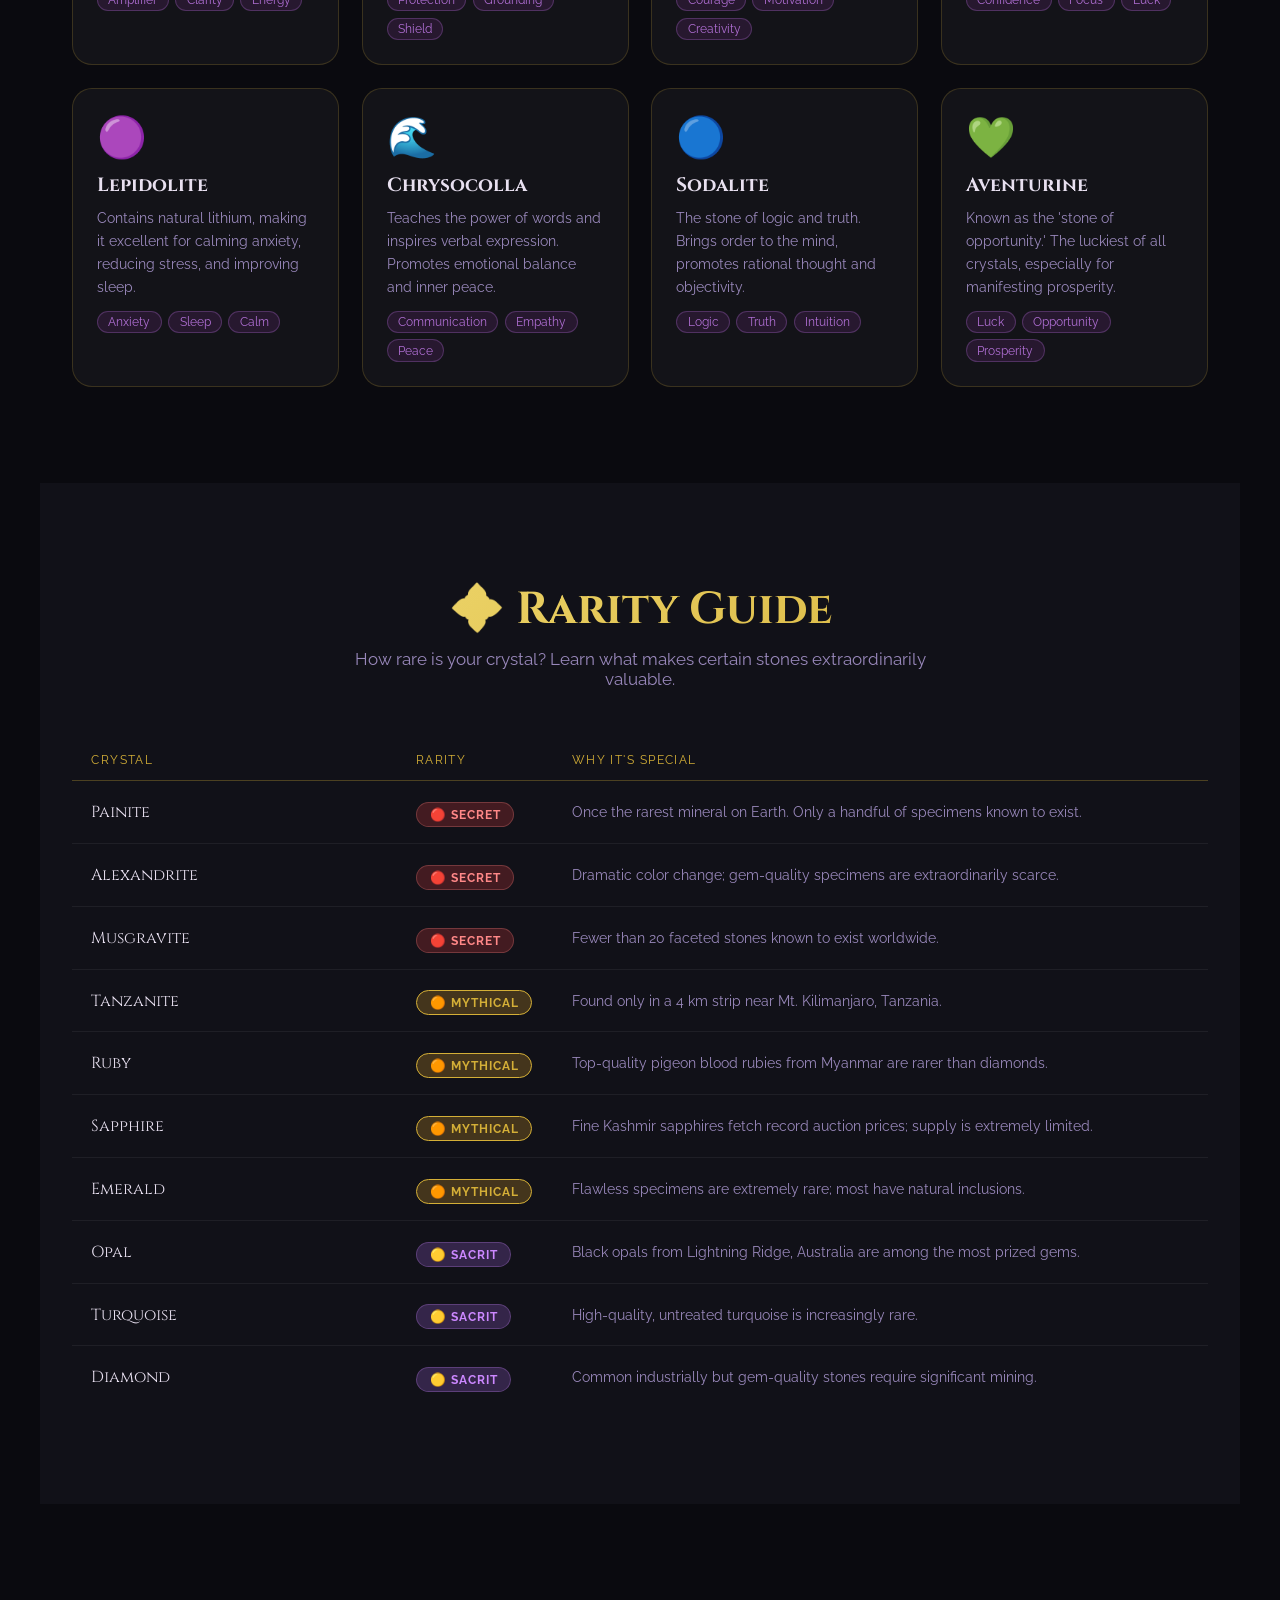
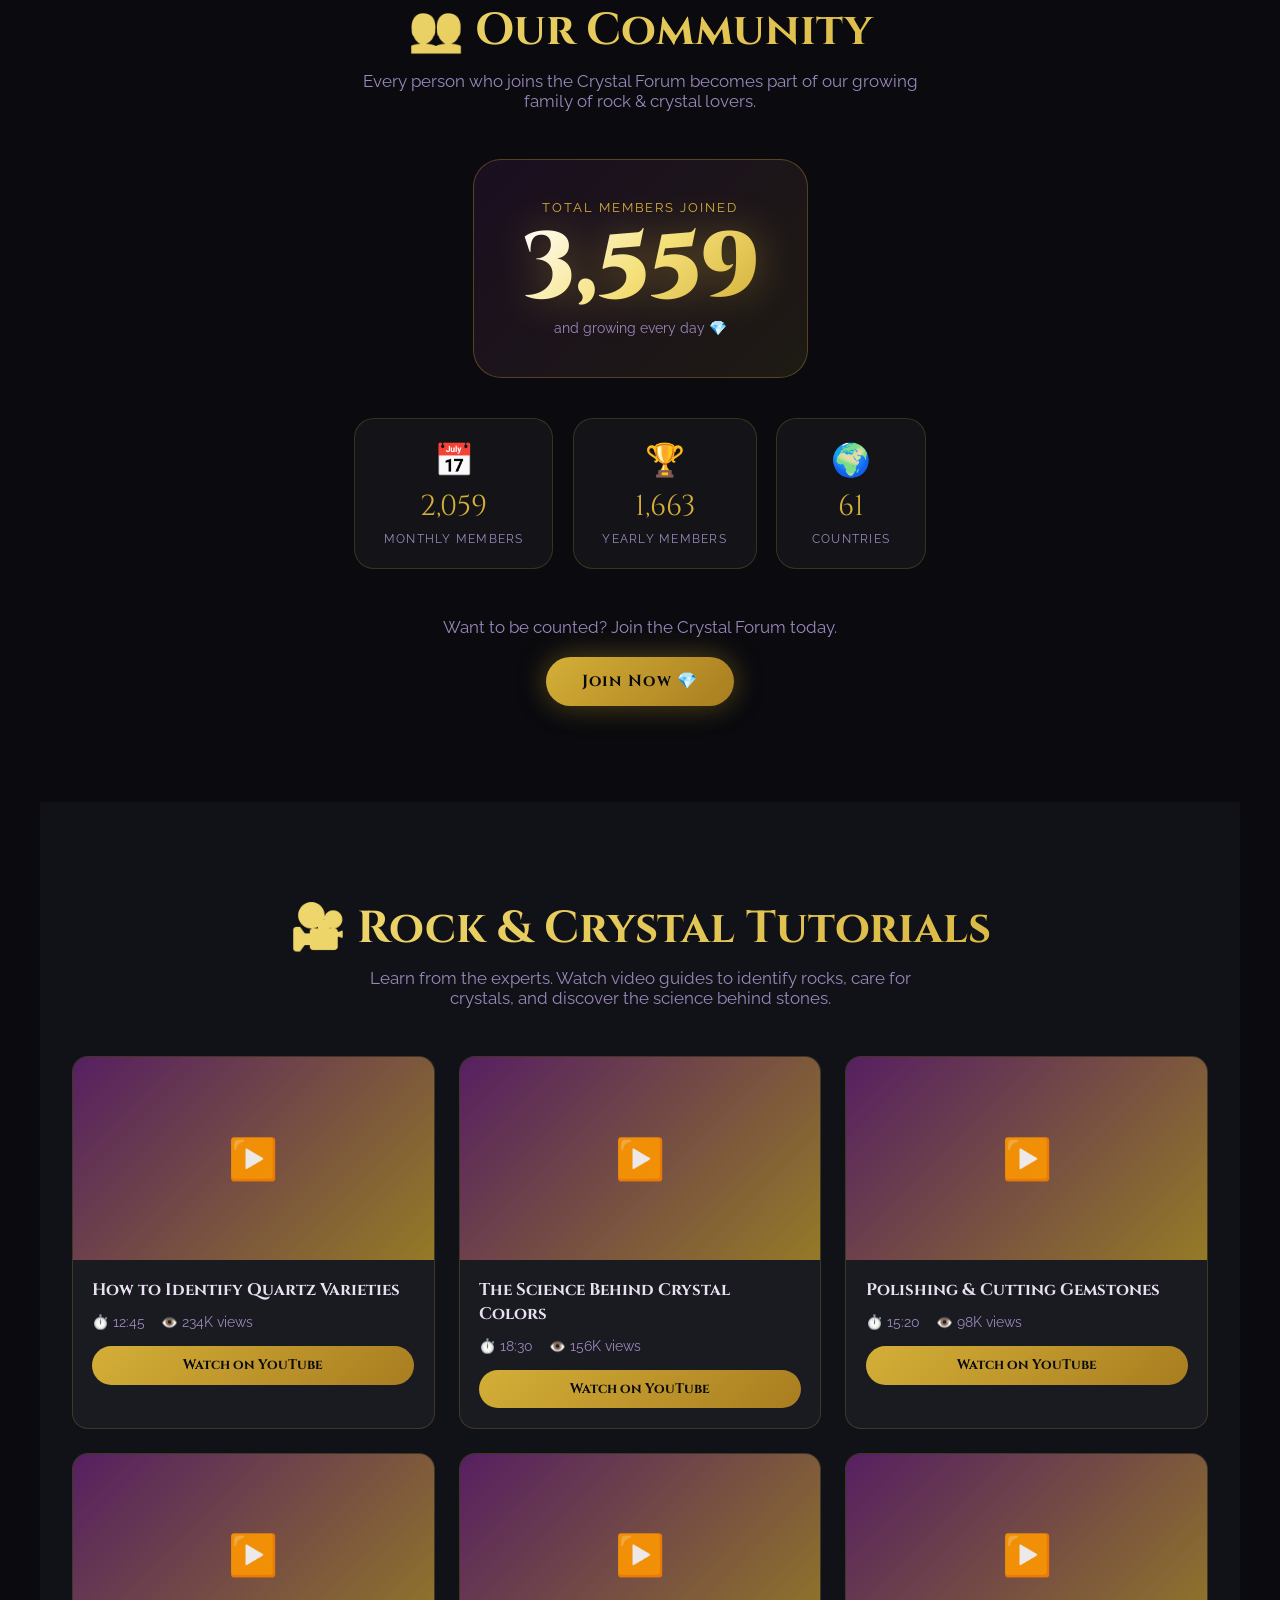
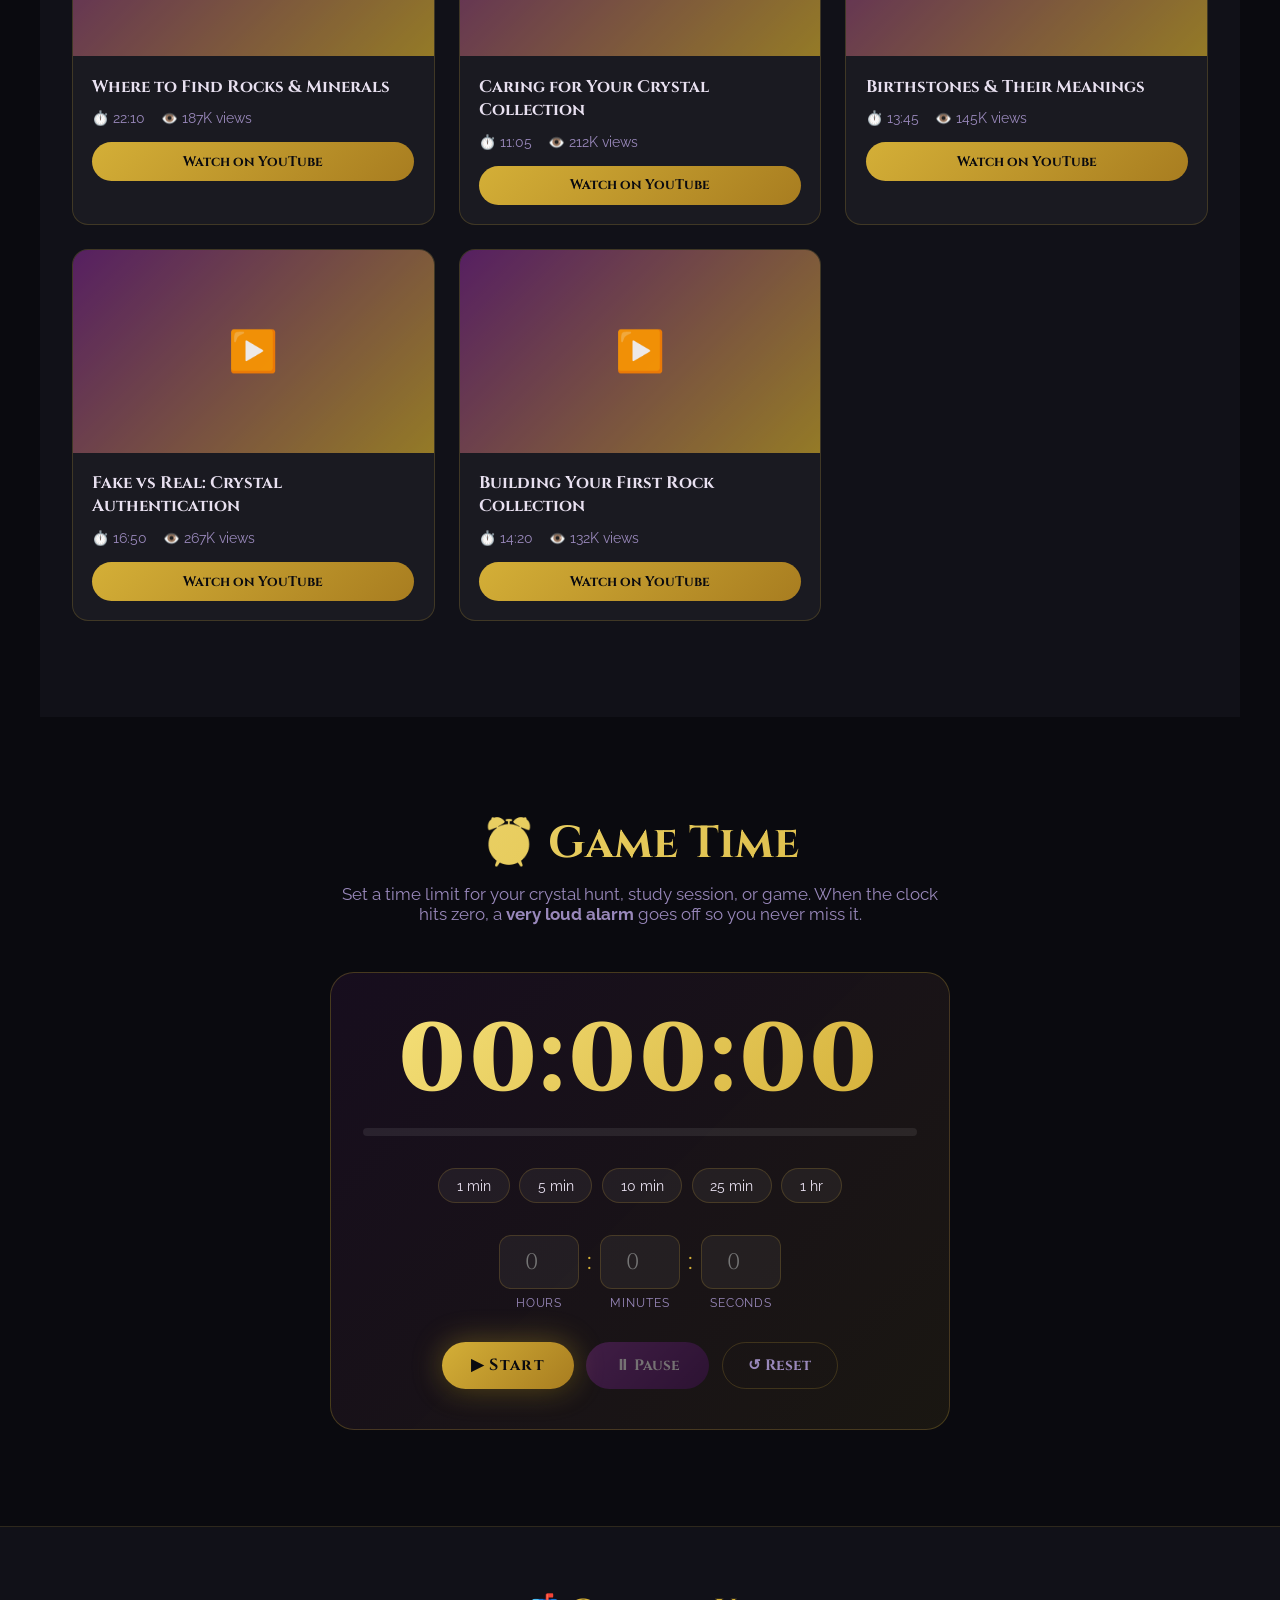
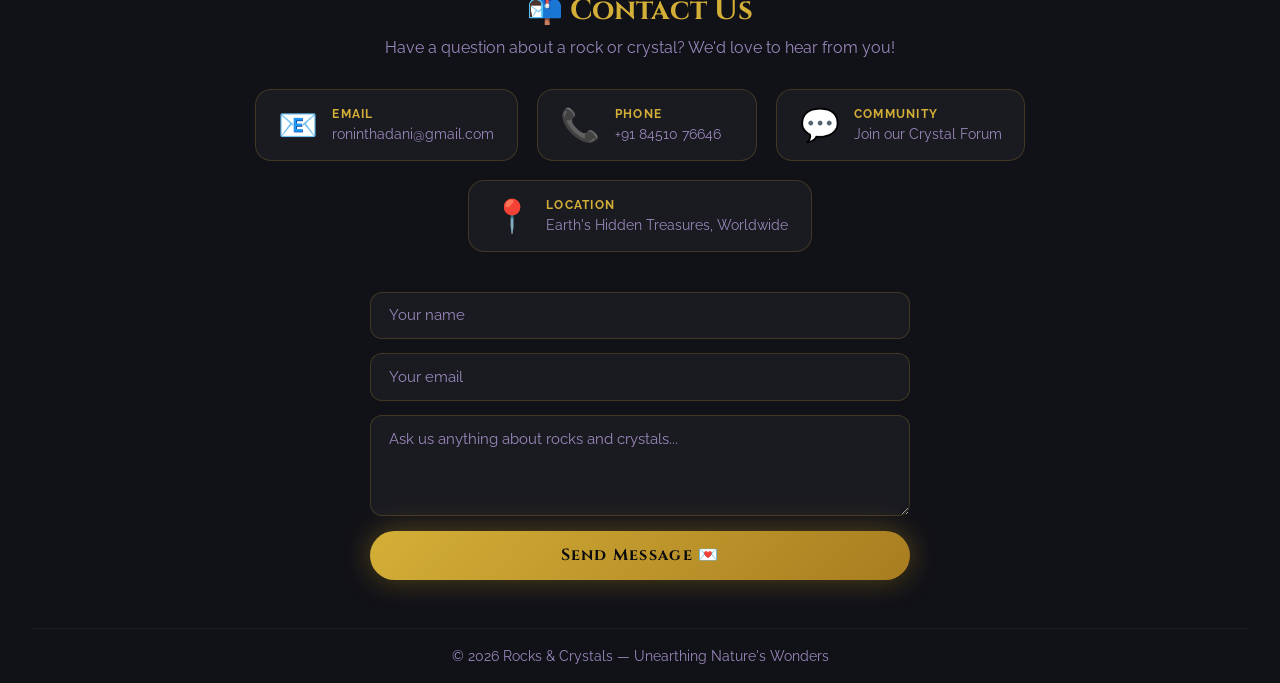
==== commit 0ca8f966: "Add Game Time countdown timer with loud alarm New "Game Time" section: set a time limit (presets or " ====
--- a/index.html
+++ b/index.html
@@ -27,6 +27,7 @@
     <a href="#contact">Contact</a>
     <a href="#population">Population</a>
     <a href="#tutorials">Tutorials</a>
+    <a href="#gametime">Game Time</a>
   </nav>
 
   <!-- SCANNER -->
@@ -118,6 +119,50 @@
     <h2 class="section-title">🎥 Rock &amp; Crystal Tutorials</h2>
     <p class="section-sub">Learn from the experts. Watch video guides to identify rocks, care for crystals, and discover the science behind stones.</p>
     <div class="tutorials-grid" id="tutorialsGrid"></div>
+  </section>
+
+  <!-- GAME TIME -->
+  <section id="gametime" class="section">
+    <h2 class="section-title">⏰ Game Time</h2>
+    <p class="section-sub">Set a time limit for your crystal hunt, study session, or game. When the clock hits zero, a <strong>very loud alarm</strong> goes off so you never miss it.</p>
+
+    <div class="gametime-box">
+      <div class="gt-display" id="gtDisplay">00:00:00</div>
+      <div class="gt-progress"><div class="gt-progress-bar" id="gtProgressBar"></div></div>
+
+      <div class="gt-presets">
+        <button class="gt-preset" data-seconds="60">1 min</button>
+        <button class="gt-preset" data-seconds="300">5 min</button>
+        <button class="gt-preset" data-seconds="600">10 min</button>
+        <button class="gt-preset" data-seconds="1500">25 min</button>
+        <button class="gt-preset" data-seconds="3600">1 hr</button>
+      </div>
+
+      <div class="gt-inputs">
+        <div class="gt-input-group">
+          <input type="number" id="gtHours" min="0" max="99" placeholder="0" />
+          <label>Hours</label>
+        </div>
+        <span class="gt-colon">:</span>
+        <div class="gt-input-group">
+          <input type="number" id="gtMinutes" min="0" max="59" placeholder="0" />
+          <label>Minutes</label>
+        </div>
+        <span class="gt-colon">:</span>
+        <div class="gt-input-group">
+          <input type="number" id="gtSeconds" min="0" max="59" placeholder="0" />
+          <label>Seconds</label>
+        </div>
+      </div>
+
+      <div class="gt-controls">
+        <button class="btn-primary" id="gtStartBtn">▶ Start</button>
+        <button class="btn-scan" id="gtPauseBtn" disabled>⏸ Pause</button>
+        <button class="gt-reset" id="gtResetBtn">↺ Reset</button>
+      </div>
+
+      <button class="gt-stop hidden" id="gtStopBtn">🔇 Stop Alarm</button>
+    </div>
   </section>
 
   <!-- CONTACT / FOOTER -->
--- a/style.css
+++ b/style.css
@@ -742,6 +742,174 @@
   margin-top: 1rem;
 }
 
+/* ── GAME TIME ── */
+.gametime-box {
+  max-width: 620px;
+  margin: 0 auto;
+  background: linear-gradient(135deg, rgba(123,45,139,0.12), rgba(212,175,55,0.08));
+  border: 1px solid rgba(212,175,55,0.25);
+  border-radius: 24px;
+  padding: 2.5rem 2rem;
+  text-align: center;
+}
+
+.gt-display {
+  font-family: 'Cinzel', serif;
+  font-weight: 900;
+  font-size: clamp(3rem, 12vw, 6rem);
+  letter-spacing: 0.05em;
+  line-height: 1;
+  background: linear-gradient(135deg, var(--gold-light), var(--gold));
+  -webkit-background-clip: text;
+  -webkit-text-fill-color: transparent;
+  background-clip: text;
+  margin-bottom: 1.2rem;
+}
+.gt-display.gt-warning {
+  background: none;
+  -webkit-text-fill-color: #ff6b6b;
+  color: #ff6b6b;
+  animation: gtPulse 1s ease-in-out infinite;
+}
+.gt-display.gt-alarming {
+  background: none;
+  -webkit-text-fill-color: #ff3b3b;
+  color: #ff3b3b;
+  animation: gtPulse 0.4s ease-in-out infinite;
+}
+@keyframes gtPulse {
+  0%, 100% { transform: scale(1); opacity: 1; }
+  50% { transform: scale(1.06); opacity: 0.7; }
+}
+
+.gt-progress {
+  height: 8px;
+  width: 100%;
+  background: rgba(255,255,255,0.08);
+  border-radius: 50px;
+  overflow: hidden;
+  margin-bottom: 2rem;
+}
+.gt-progress-bar {
+  height: 100%;
+  width: 0%;
+  background: linear-gradient(90deg, var(--purple-light), var(--gold));
+  border-radius: 50px;
+  transition: width 1s linear;
+}
+
+.gt-presets {
+  display: flex;
+  flex-wrap: wrap;
+  justify-content: center;
+  gap: 0.6rem;
+  margin-bottom: 2rem;
+}
+.gt-preset {
+  padding: 0.5rem 1.1rem;
+  background: rgba(255,255,255,0.05);
+  color: var(--text);
+  border: 1px solid var(--card-border);
+  border-radius: 50px;
+  cursor: pointer;
+  font-family: 'Raleway', sans-serif;
+  font-size: 0.9rem;
+  transition: all 0.25s;
+}
+.gt-preset:hover {
+  background: rgba(212,175,55,0.15);
+  border-color: var(--gold);
+  transform: translateY(-2px);
+}
+
+.gt-inputs {
+  display: flex;
+  align-items: flex-start;
+  justify-content: center;
+  gap: 0.5rem;
+  margin-bottom: 2rem;
+}
+.gt-input-group {
+  display: flex;
+  flex-direction: column;
+  align-items: center;
+}
+.gt-input-group input {
+  width: 80px;
+  padding: 0.7rem;
+  text-align: center;
+  font-family: 'Cinzel', serif;
+  font-size: 1.4rem;
+  color: var(--text);
+  background: rgba(255,255,255,0.05);
+  border: 1px solid var(--card-border);
+  border-radius: 12px;
+  outline: none;
+  transition: border-color 0.25s;
+}
+.gt-input-group input:focus { border-color: var(--gold); }
+.gt-input-group label {
+  margin-top: 0.4rem;
+  font-size: 0.75rem;
+  letter-spacing: 0.08em;
+  text-transform: uppercase;
+  color: var(--text-muted);
+}
+.gt-colon {
+  font-family: 'Cinzel', serif;
+  font-size: 1.6rem;
+  color: var(--gold);
+  padding-top: 0.6rem;
+}
+
+.gt-controls {
+  display: flex;
+  flex-wrap: wrap;
+  justify-content: center;
+  gap: 0.8rem;
+}
+.gt-controls .btn-primary,
+.gt-controls .btn-scan { padding: 0.75rem 1.8rem; }
+.gt-controls .btn-scan:disabled,
+.gt-controls .btn-primary:disabled {
+  opacity: 0.4;
+  cursor: not-allowed;
+  transform: none;
+  box-shadow: none;
+}
+.gt-reset {
+  padding: 0.75rem 1.6rem;
+  background: transparent;
+  color: var(--text-muted);
+  border: 1px solid var(--card-border);
+  border-radius: 50px;
+  cursor: pointer;
+  font-family: 'Cinzel', serif;
+  font-weight: 700;
+  font-size: 0.95rem;
+  transition: all 0.25s;
+}
+.gt-reset:hover { color: var(--text); border-color: var(--gold); }
+
+.gt-stop {
+  display: block;
+  margin: 1.8rem auto 0;
+  padding: 1rem 2.4rem;
+  background: linear-gradient(135deg, #ff3b3b, #a80000);
+  color: white;
+  border: none;
+  border-radius: 50px;
+  cursor: pointer;
+  font-family: 'Cinzel', serif;
+  font-weight: 700;
+  font-size: 1.05rem;
+  letter-spacing: 0.05em;
+  box-shadow: 0 0 30px rgba(255,59,59,0.6);
+  animation: gtPulse 0.6s ease-in-out infinite;
+}
+.gt-stop:hover { transform: scale(1.05); }
+.gt-stop.hidden { display: none; }
+
 /* ── TOAST ── */
 .toast {
   position: fixed;
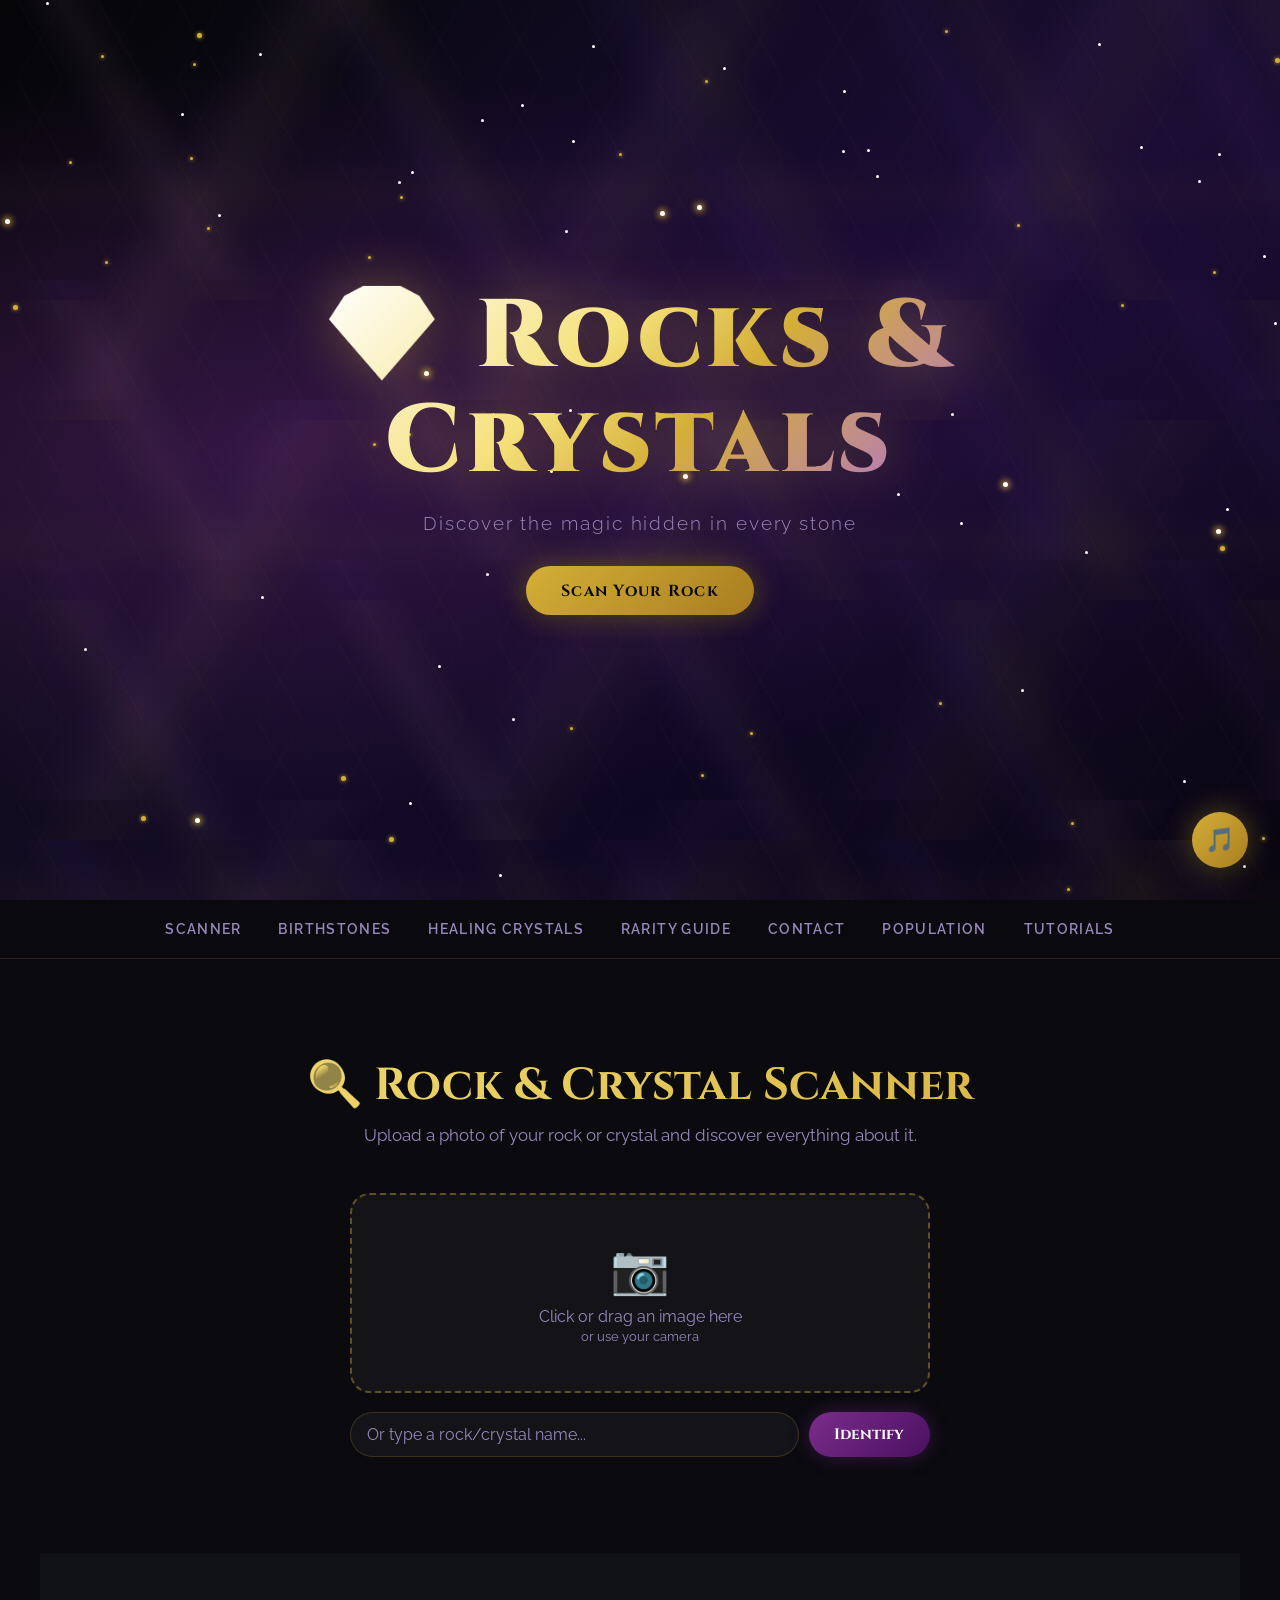
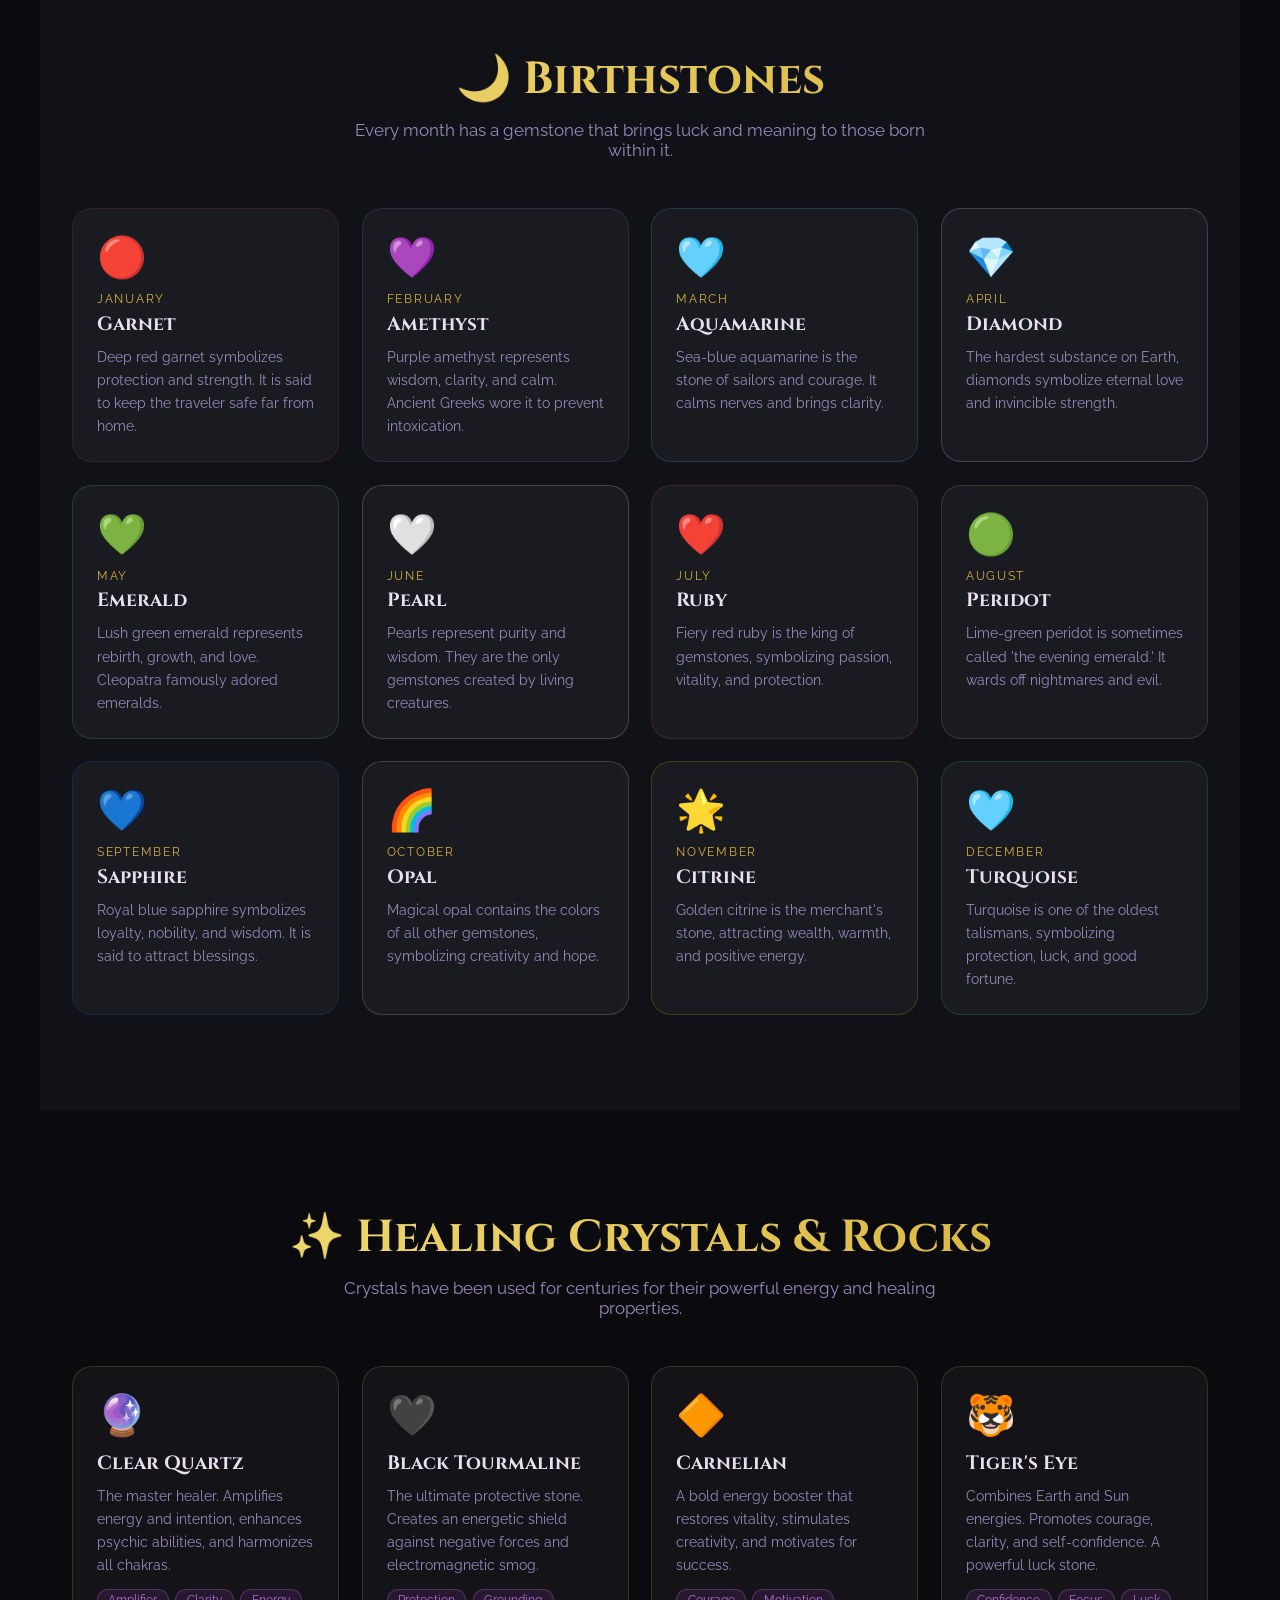
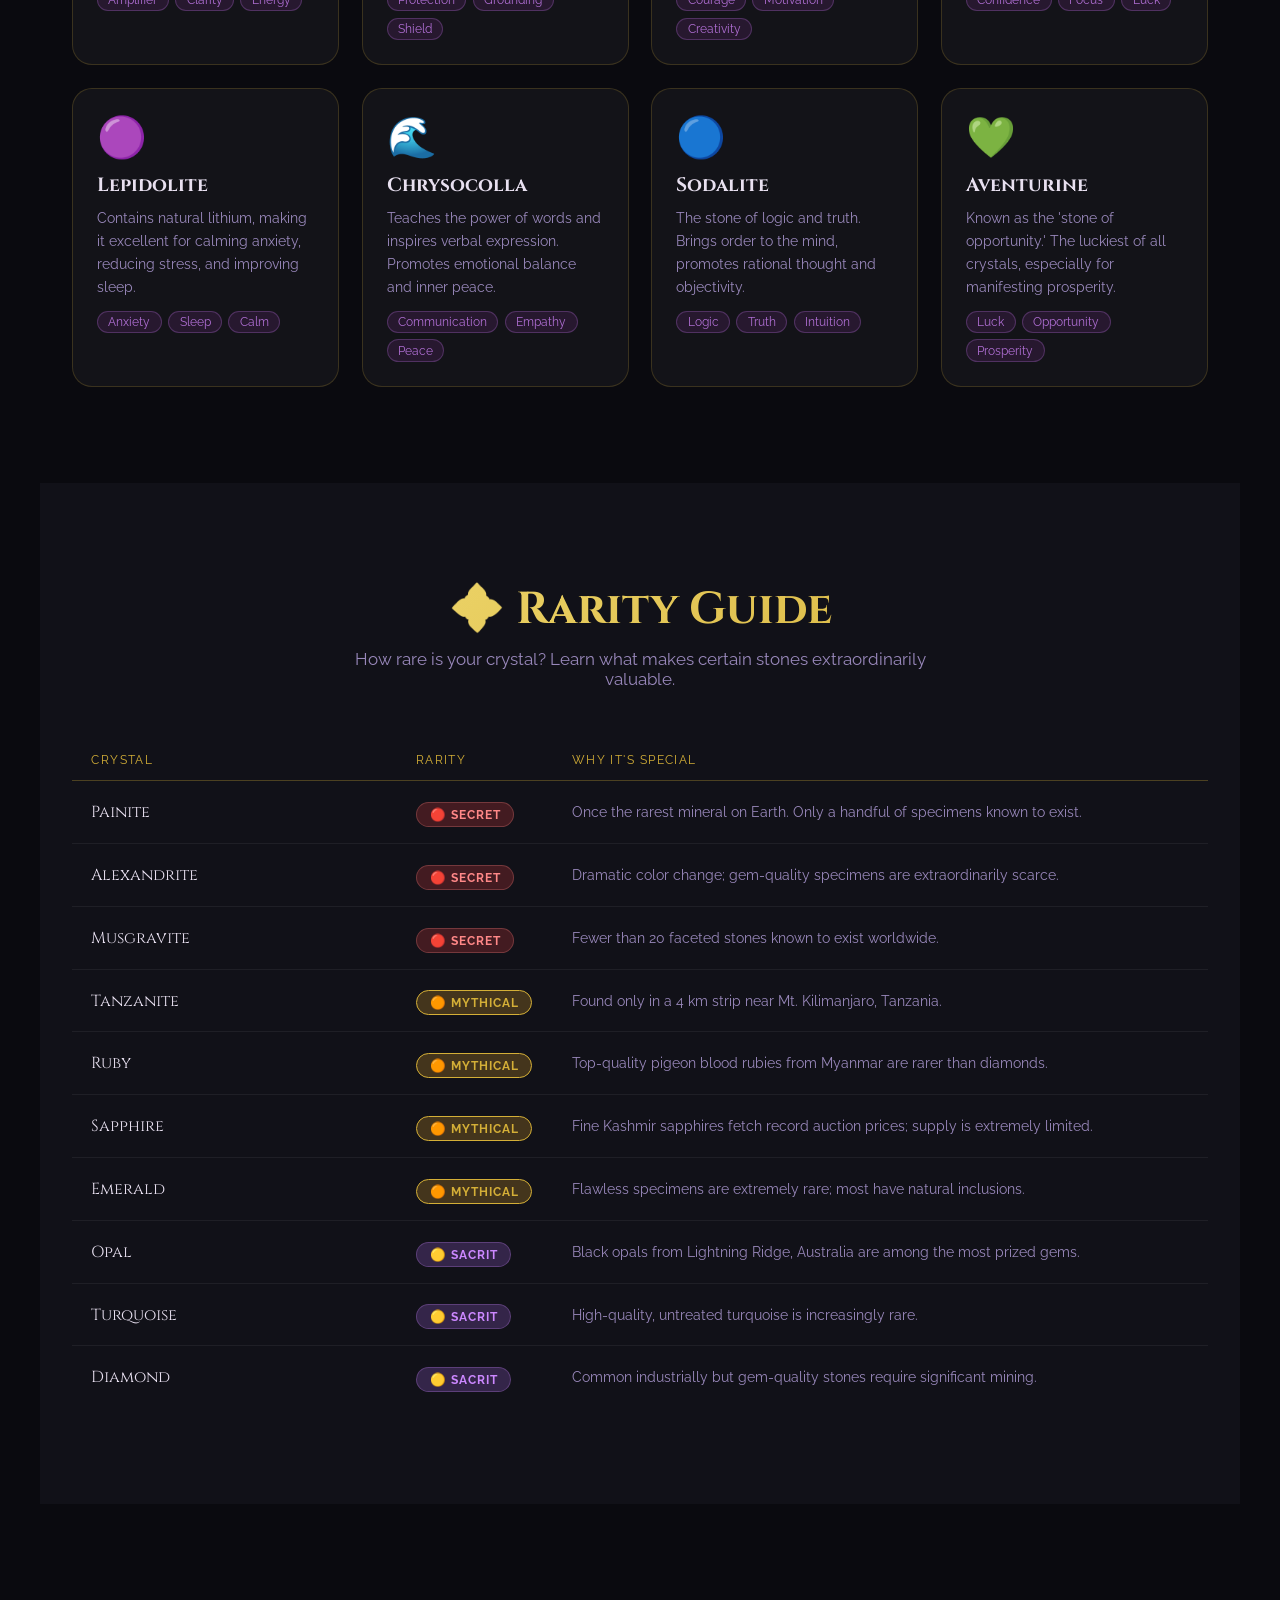
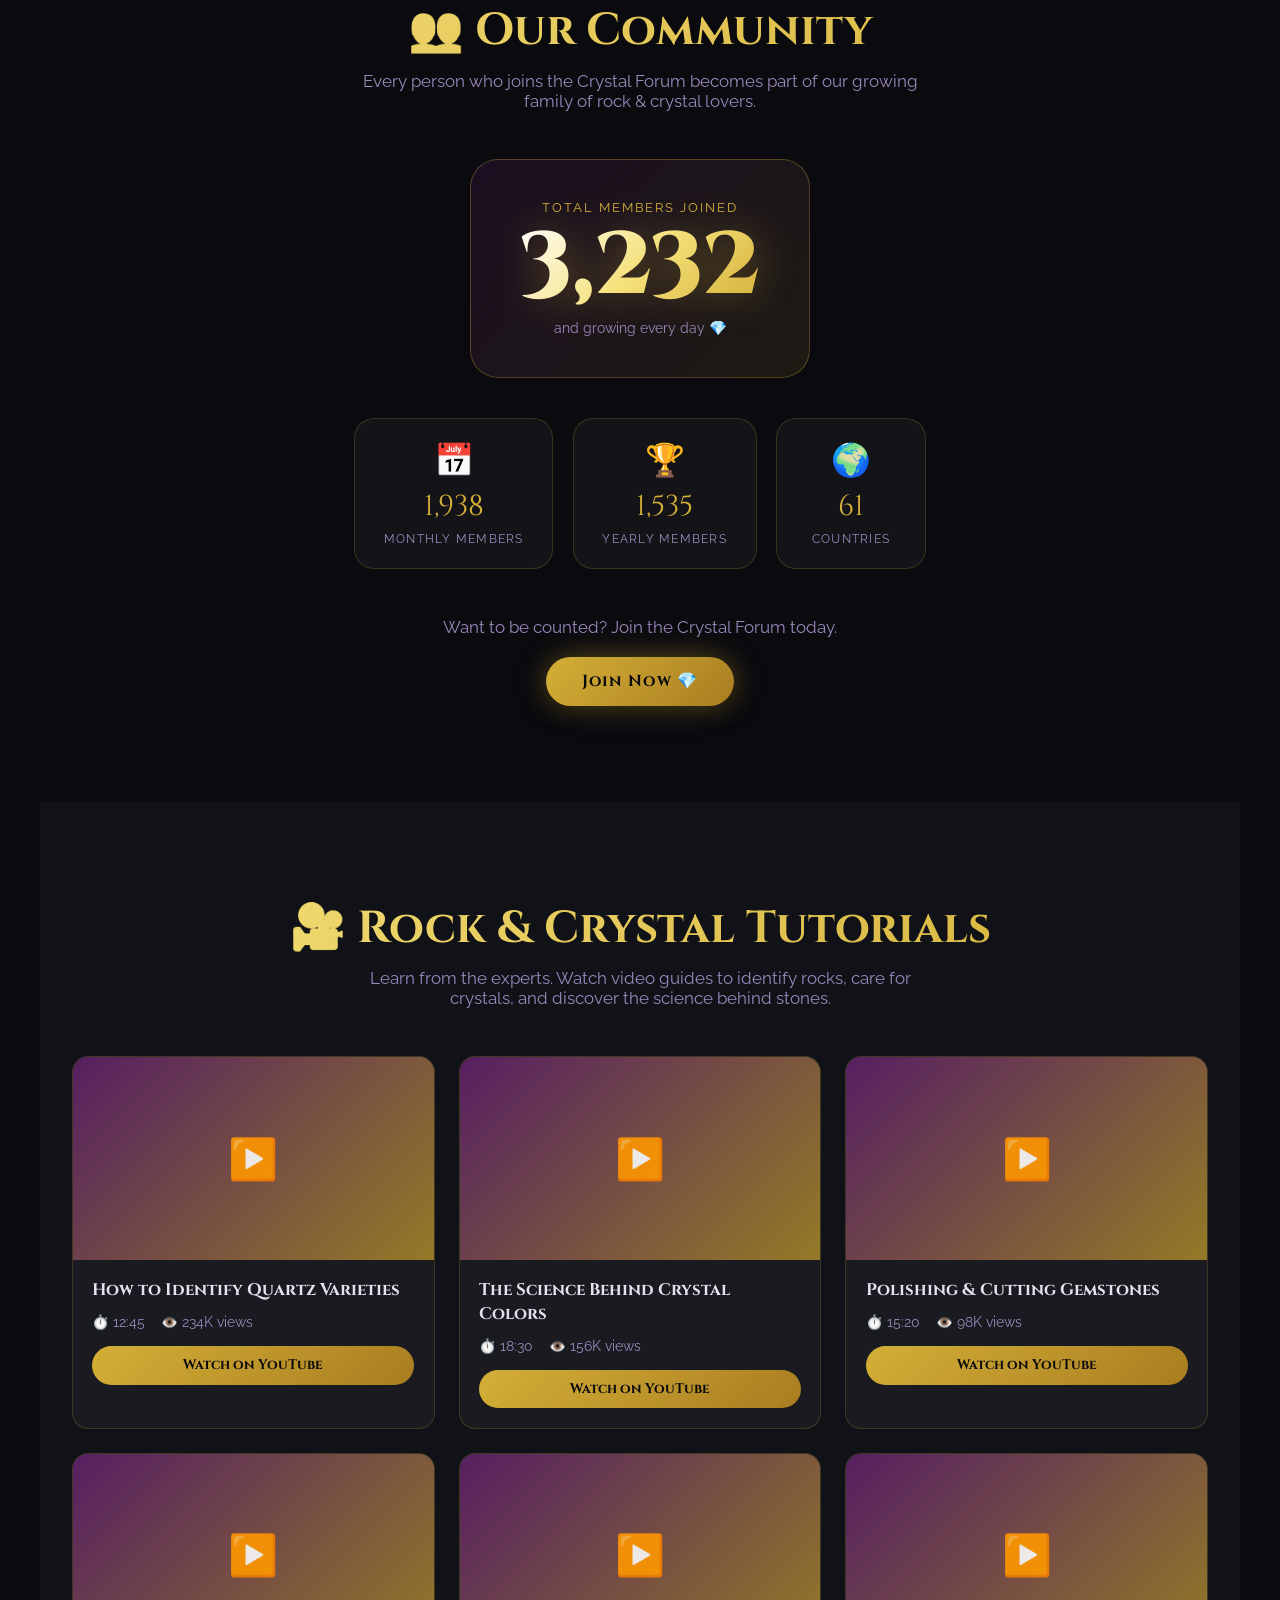
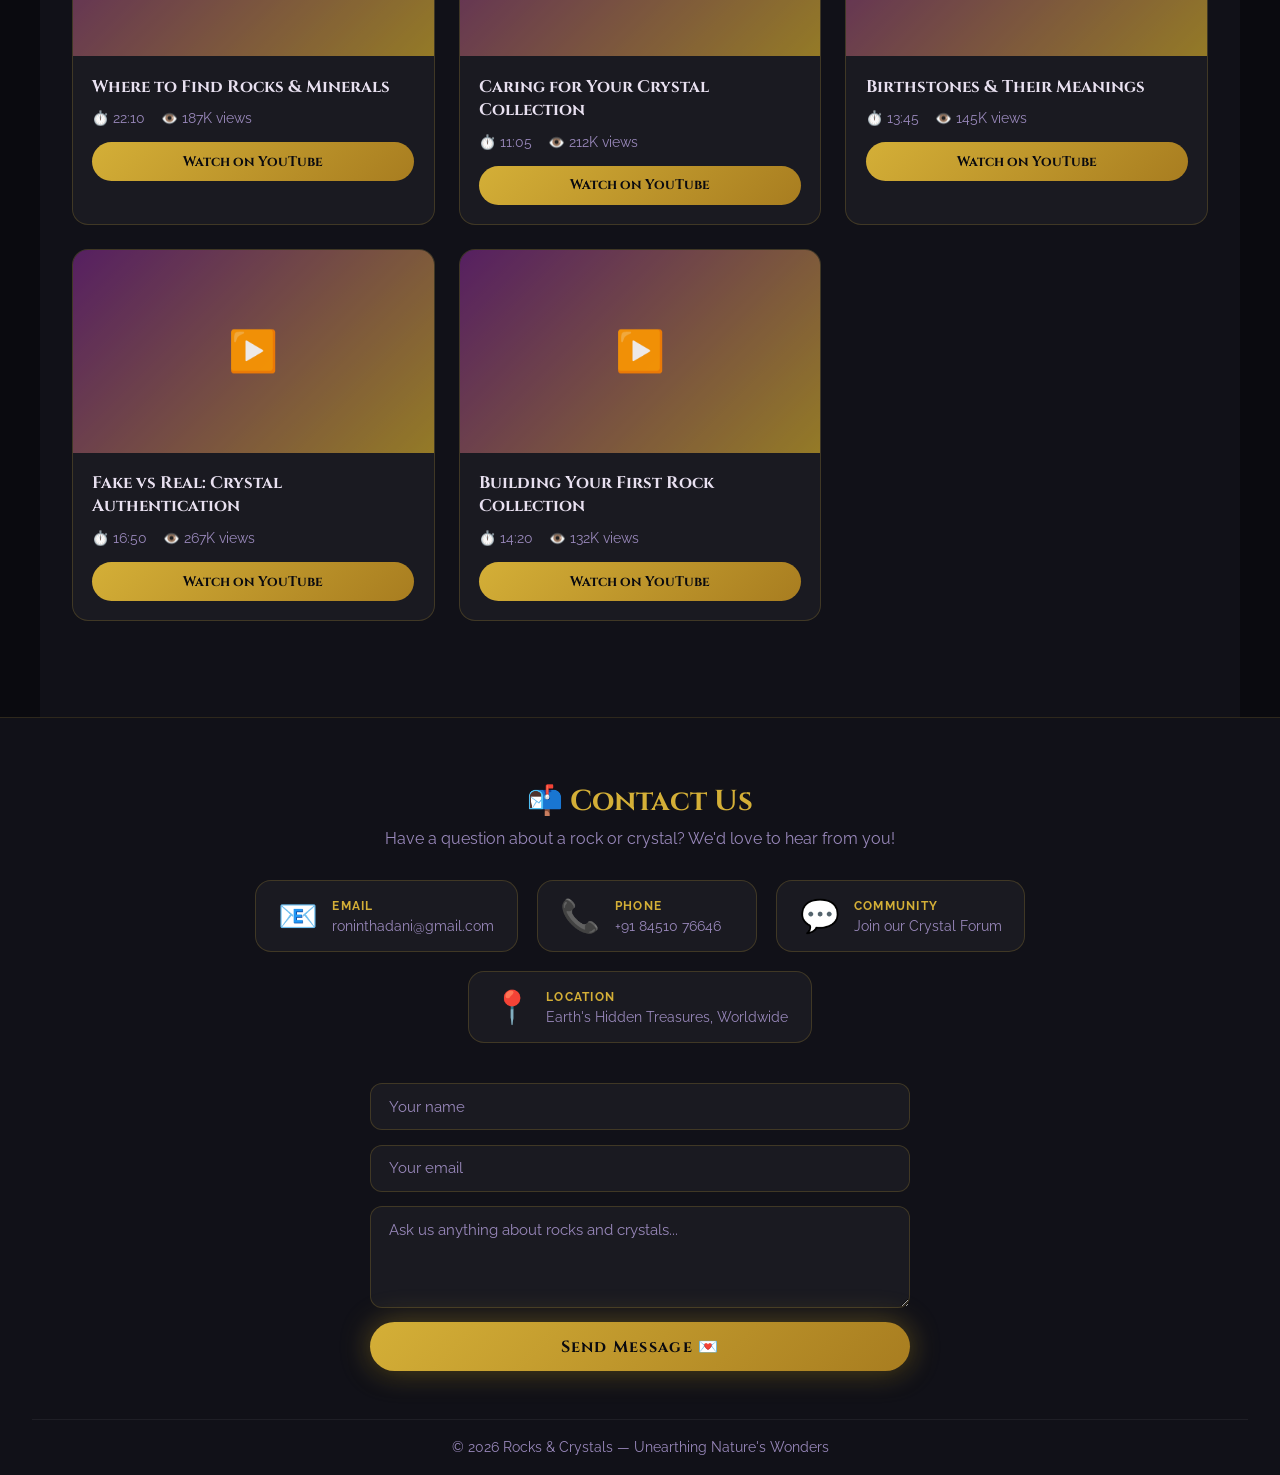
==== commit 4f90feb4: "Add background music toggle with Pirates of the Caribbean theme" ====
--- a/index.html
+++ b/index.html
@@ -27,7 +27,6 @@
     <a href="#contact">Contact</a>
     <a href="#population">Population</a>
     <a href="#tutorials">Tutorials</a>
-    <a href="#gametime">Game Time</a>
   </nav>
 
   <!-- SCANNER -->
@@ -119,50 +118,6 @@
     <h2 class="section-title">🎥 Rock &amp; Crystal Tutorials</h2>
     <p class="section-sub">Learn from the experts. Watch video guides to identify rocks, care for crystals, and discover the science behind stones.</p>
     <div class="tutorials-grid" id="tutorialsGrid"></div>
-  </section>
-
-  <!-- GAME TIME -->
-  <section id="gametime" class="section">
-    <h2 class="section-title">⏰ Game Time</h2>
-    <p class="section-sub">Set a time limit for your crystal hunt, study session, or game. When the clock hits zero, a <strong>very loud alarm</strong> goes off so you never miss it.</p>
-
-    <div class="gametime-box">
-      <div class="gt-display" id="gtDisplay">00:00:00</div>
-      <div class="gt-progress"><div class="gt-progress-bar" id="gtProgressBar"></div></div>
-
-      <div class="gt-presets">
-        <button class="gt-preset" data-seconds="60">1 min</button>
-        <button class="gt-preset" data-seconds="300">5 min</button>
-        <button class="gt-preset" data-seconds="600">10 min</button>
-        <button class="gt-preset" data-seconds="1500">25 min</button>
-        <button class="gt-preset" data-seconds="3600">1 hr</button>
-      </div>
-
-      <div class="gt-inputs">
-        <div class="gt-input-group">
-          <input type="number" id="gtHours" min="0" max="99" placeholder="0" />
-          <label>Hours</label>
-        </div>
-        <span class="gt-colon">:</span>
-        <div class="gt-input-group">
-          <input type="number" id="gtMinutes" min="0" max="59" placeholder="0" />
-          <label>Minutes</label>
-        </div>
-        <span class="gt-colon">:</span>
-        <div class="gt-input-group">
-          <input type="number" id="gtSeconds" min="0" max="59" placeholder="0" />
-          <label>Seconds</label>
-        </div>
-      </div>
-
-      <div class="gt-controls">
-        <button class="btn-primary" id="gtStartBtn">▶ Start</button>
-        <button class="btn-scan" id="gtPauseBtn" disabled>⏸ Pause</button>
-        <button class="gt-reset" id="gtResetBtn">↺ Reset</button>
-      </div>
-
-      <button class="gt-stop hidden" id="gtStopBtn">🔇 Stop Alarm</button>
-    </div>
   </section>
 
   <!-- CONTACT / FOOTER -->
@@ -250,6 +205,12 @@
     </div>
   </div>
 
+  <!-- BACKGROUND MUSIC: Pirates of the Caribbean by 2 Cellos -->
+  <audio id="bgMusic" loop volume="0.3">
+    <source src="https://www.soundhelix.com/examples/mp3/SoundHelix-Song-1.mp3" type="audio/mpeg">
+  </audio>
+  <button class="music-toggle" id="musicToggle" title="Toggle music">🎵</button>
+
   <div id="toast" class="toast hidden"></div>
 
   <script src="app.js"></script>
--- a/style.css
+++ b/style.css
@@ -742,174 +742,6 @@
   margin-top: 1rem;
 }
 
-/* ── GAME TIME ── */
-.gametime-box {
-  max-width: 620px;
-  margin: 0 auto;
-  background: linear-gradient(135deg, rgba(123,45,139,0.12), rgba(212,175,55,0.08));
-  border: 1px solid rgba(212,175,55,0.25);
-  border-radius: 24px;
-  padding: 2.5rem 2rem;
-  text-align: center;
-}
-
-.gt-display {
-  font-family: 'Cinzel', serif;
-  font-weight: 900;
-  font-size: clamp(3rem, 12vw, 6rem);
-  letter-spacing: 0.05em;
-  line-height: 1;
-  background: linear-gradient(135deg, var(--gold-light), var(--gold));
-  -webkit-background-clip: text;
-  -webkit-text-fill-color: transparent;
-  background-clip: text;
-  margin-bottom: 1.2rem;
-}
-.gt-display.gt-warning {
-  background: none;
-  -webkit-text-fill-color: #ff6b6b;
-  color: #ff6b6b;
-  animation: gtPulse 1s ease-in-out infinite;
-}
-.gt-display.gt-alarming {
-  background: none;
-  -webkit-text-fill-color: #ff3b3b;
-  color: #ff3b3b;
-  animation: gtPulse 0.4s ease-in-out infinite;
-}
-@keyframes gtPulse {
-  0%, 100% { transform: scale(1); opacity: 1; }
-  50% { transform: scale(1.06); opacity: 0.7; }
-}
-
-.gt-progress {
-  height: 8px;
-  width: 100%;
-  background: rgba(255,255,255,0.08);
-  border-radius: 50px;
-  overflow: hidden;
-  margin-bottom: 2rem;
-}
-.gt-progress-bar {
-  height: 100%;
-  width: 0%;
-  background: linear-gradient(90deg, var(--purple-light), var(--gold));
-  border-radius: 50px;
-  transition: width 1s linear;
-}
-
-.gt-presets {
-  display: flex;
-  flex-wrap: wrap;
-  justify-content: center;
-  gap: 0.6rem;
-  margin-bottom: 2rem;
-}
-.gt-preset {
-  padding: 0.5rem 1.1rem;
-  background: rgba(255,255,255,0.05);
-  color: var(--text);
-  border: 1px solid var(--card-border);
-  border-radius: 50px;
-  cursor: pointer;
-  font-family: 'Raleway', sans-serif;
-  font-size: 0.9rem;
-  transition: all 0.25s;
-}
-.gt-preset:hover {
-  background: rgba(212,175,55,0.15);
-  border-color: var(--gold);
-  transform: translateY(-2px);
-}
-
-.gt-inputs {
-  display: flex;
-  align-items: flex-start;
-  justify-content: center;
-  gap: 0.5rem;
-  margin-bottom: 2rem;
-}
-.gt-input-group {
-  display: flex;
-  flex-direction: column;
-  align-items: center;
-}
-.gt-input-group input {
-  width: 80px;
-  padding: 0.7rem;
-  text-align: center;
-  font-family: 'Cinzel', serif;
-  font-size: 1.4rem;
-  color: var(--text);
-  background: rgba(255,255,255,0.05);
-  border: 1px solid var(--card-border);
-  border-radius: 12px;
-  outline: none;
-  transition: border-color 0.25s;
-}
-.gt-input-group input:focus { border-color: var(--gold); }
-.gt-input-group label {
-  margin-top: 0.4rem;
-  font-size: 0.75rem;
-  letter-spacing: 0.08em;
-  text-transform: uppercase;
-  color: var(--text-muted);
-}
-.gt-colon {
-  font-family: 'Cinzel', serif;
-  font-size: 1.6rem;
-  color: var(--gold);
-  padding-top: 0.6rem;
-}
-
-.gt-controls {
-  display: flex;
-  flex-wrap: wrap;
-  justify-content: center;
-  gap: 0.8rem;
-}
-.gt-controls .btn-primary,
-.gt-controls .btn-scan { padding: 0.75rem 1.8rem; }
-.gt-controls .btn-scan:disabled,
-.gt-controls .btn-primary:disabled {
-  opacity: 0.4;
-  cursor: not-allowed;
-  transform: none;
-  box-shadow: none;
-}
-.gt-reset {
-  padding: 0.75rem 1.6rem;
-  background: transparent;
-  color: var(--text-muted);
-  border: 1px solid var(--card-border);
-  border-radius: 50px;
-  cursor: pointer;
-  font-family: 'Cinzel', serif;
-  font-weight: 700;
-  font-size: 0.95rem;
-  transition: all 0.25s;
-}
-.gt-reset:hover { color: var(--text); border-color: var(--gold); }
-
-.gt-stop {
-  display: block;
-  margin: 1.8rem auto 0;
-  padding: 1rem 2.4rem;
-  background: linear-gradient(135deg, #ff3b3b, #a80000);
-  color: white;
-  border: none;
-  border-radius: 50px;
-  cursor: pointer;
-  font-family: 'Cinzel', serif;
-  font-weight: 700;
-  font-size: 1.05rem;
-  letter-spacing: 0.05em;
-  box-shadow: 0 0 30px rgba(255,59,59,0.6);
-  animation: gtPulse 0.6s ease-in-out infinite;
-}
-.gt-stop:hover { transform: scale(1.05); }
-.gt-stop.hidden { display: none; }
-
 /* ── TOAST ── */
 .toast {
   position: fixed;
@@ -945,6 +777,44 @@
 }
 @keyframes spin { to { transform: rotate(360deg); } }
 
+/* ── MUSIC TOGGLE ── */
+.music-toggle {
+  position: fixed;
+  bottom: 2rem;
+  right: 2rem;
+  width: 56px;
+  height: 56px;
+  border-radius: 50%;
+  background: linear-gradient(135deg, var(--gold), #a87d20);
+  border: none;
+  color: #0a0a0f;
+  font-size: 1.5rem;
+  cursor: pointer;
+  z-index: 200;
+  box-shadow: 0 0 30px rgba(212,175,55,0.4), 0 4px 20px rgba(0,0,0,0.5);
+  transition: all 0.3s ease;
+  display: flex;
+  align-items: center;
+  justify-content: center;
+}
+.music-toggle:hover {
+  transform: scale(1.1);
+  box-shadow: 0 0 50px rgba(212,175,55,0.6), 0 8px 30px rgba(0,0,0,0.6);
+}
+.music-toggle.playing::after {
+  content: '';
+  position: absolute;
+  width: 100%;
+  height: 100%;
+  border-radius: 50%;
+  border: 2px solid rgba(212,175,55,0.5);
+  animation: pulse 2s ease-in-out infinite;
+}
+@keyframes pulse {
+  0%, 100% { transform: scale(1); opacity: 1; }
+  50% { transform: scale(1.15); opacity: 0.6; }
+}
+
 @media (max-width: 600px) {
   .rarity-row { grid-template-columns: 1fr 100px; }
   .rarity-row .why { display: none; }
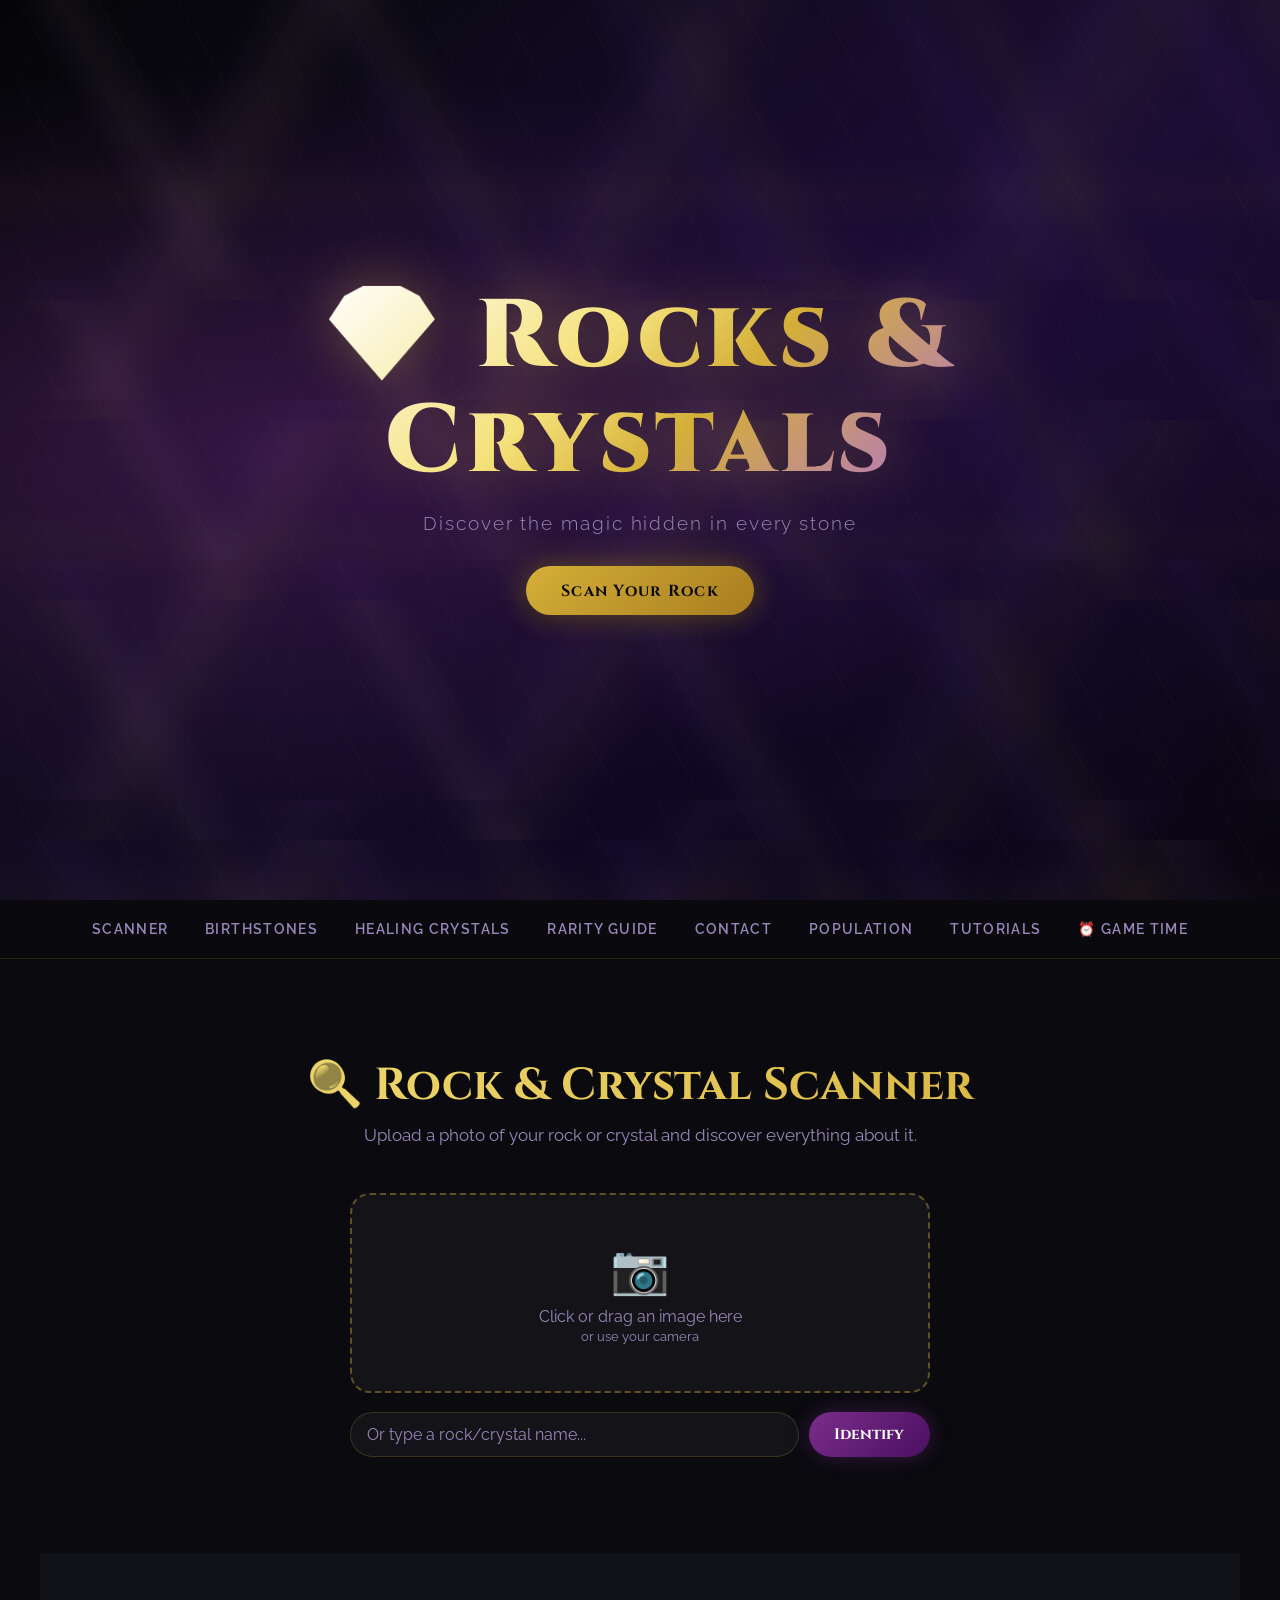
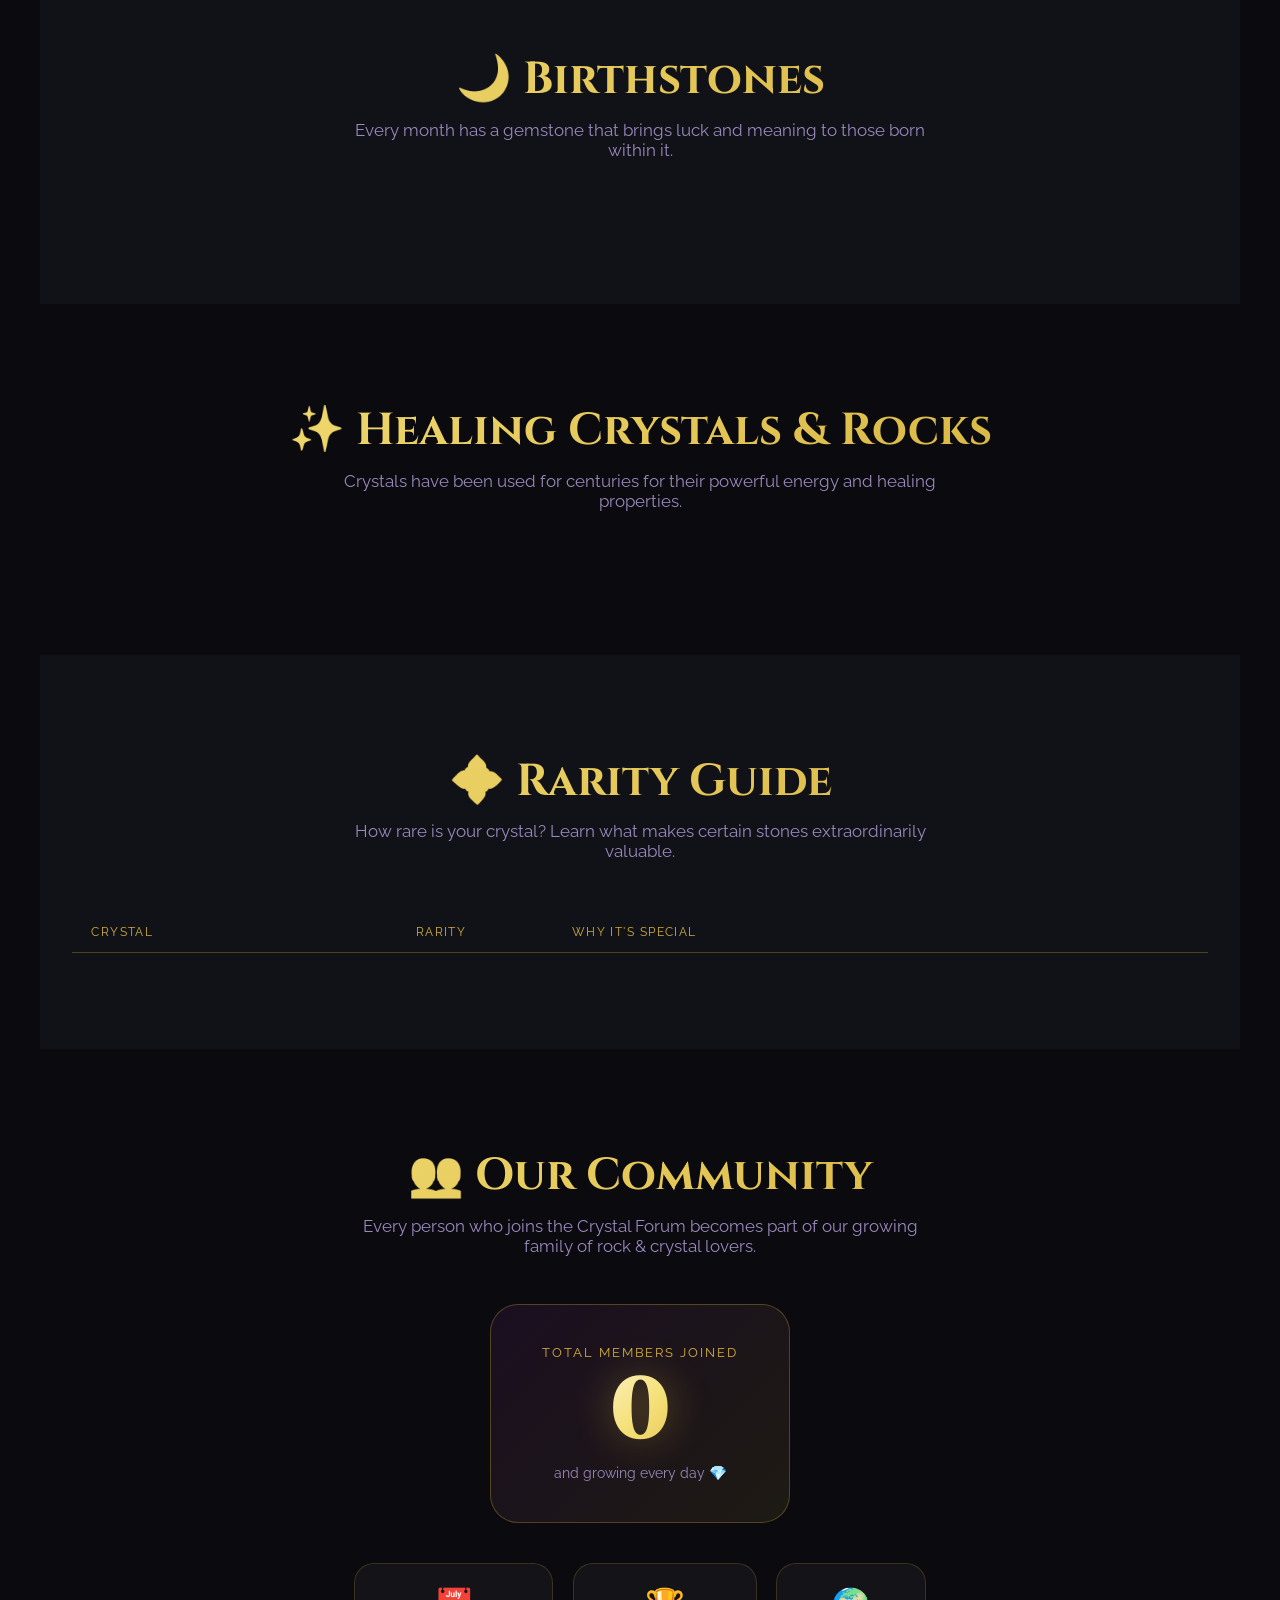
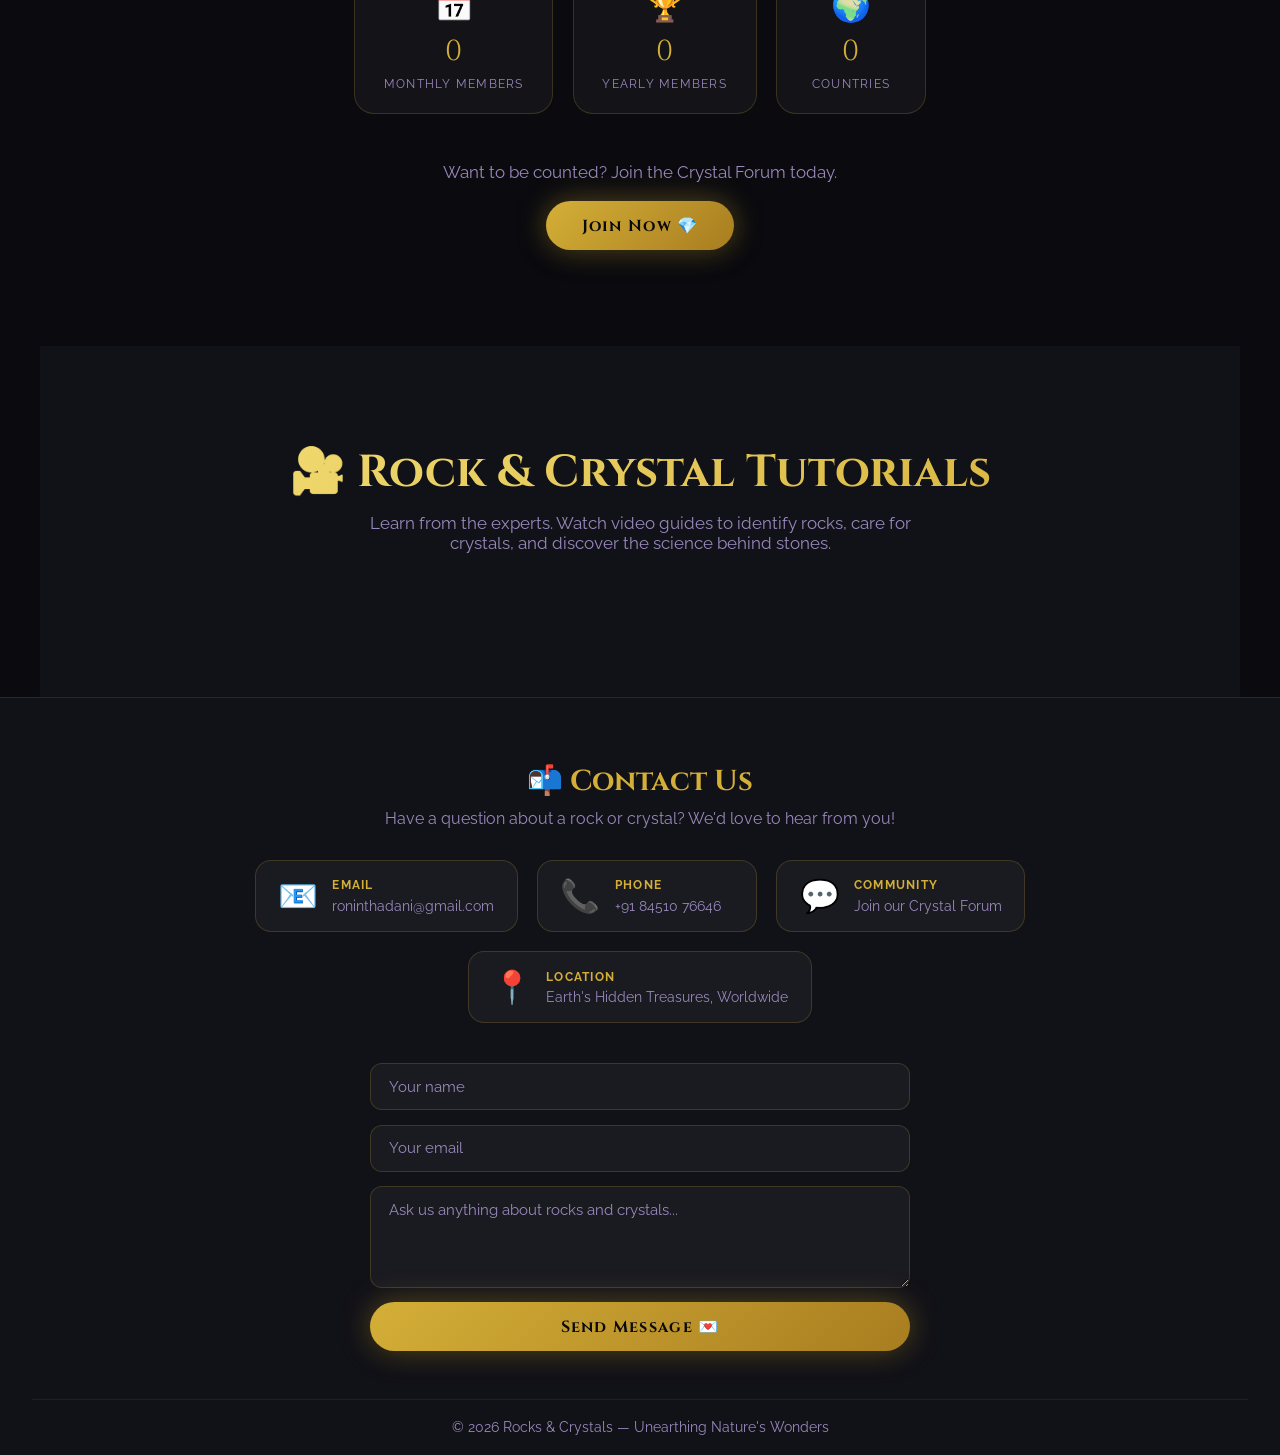
==== commit d68af763: "Add Game Time app: countdown timer with very loud alarm Standalone page with preset and custom time " ====
--- a/index.html
+++ b/index.html
@@ -27,6 +27,7 @@
     <a href="#contact">Contact</a>
     <a href="#population">Population</a>
     <a href="#tutorials">Tutorials</a>
+    <a href="gametime.html">⏰ Game Time</a>
   </nav>
 
   <!-- SCANNER -->
@@ -205,12 +206,6 @@
     </div>
   </div>
 
-  <!-- BACKGROUND MUSIC: Pirates of the Caribbean by 2 Cellos -->
-  <audio id="bgMusic" loop volume="0.3">
-    <source src="https://www.soundhelix.com/examples/mp3/SoundHelix-Song-1.mp3" type="audio/mpeg">
-  </audio>
-  <button class="music-toggle" id="musicToggle" title="Toggle music">🎵</button>
-
   <div id="toast" class="toast hidden"></div>
 
   <script src="app.js"></script>
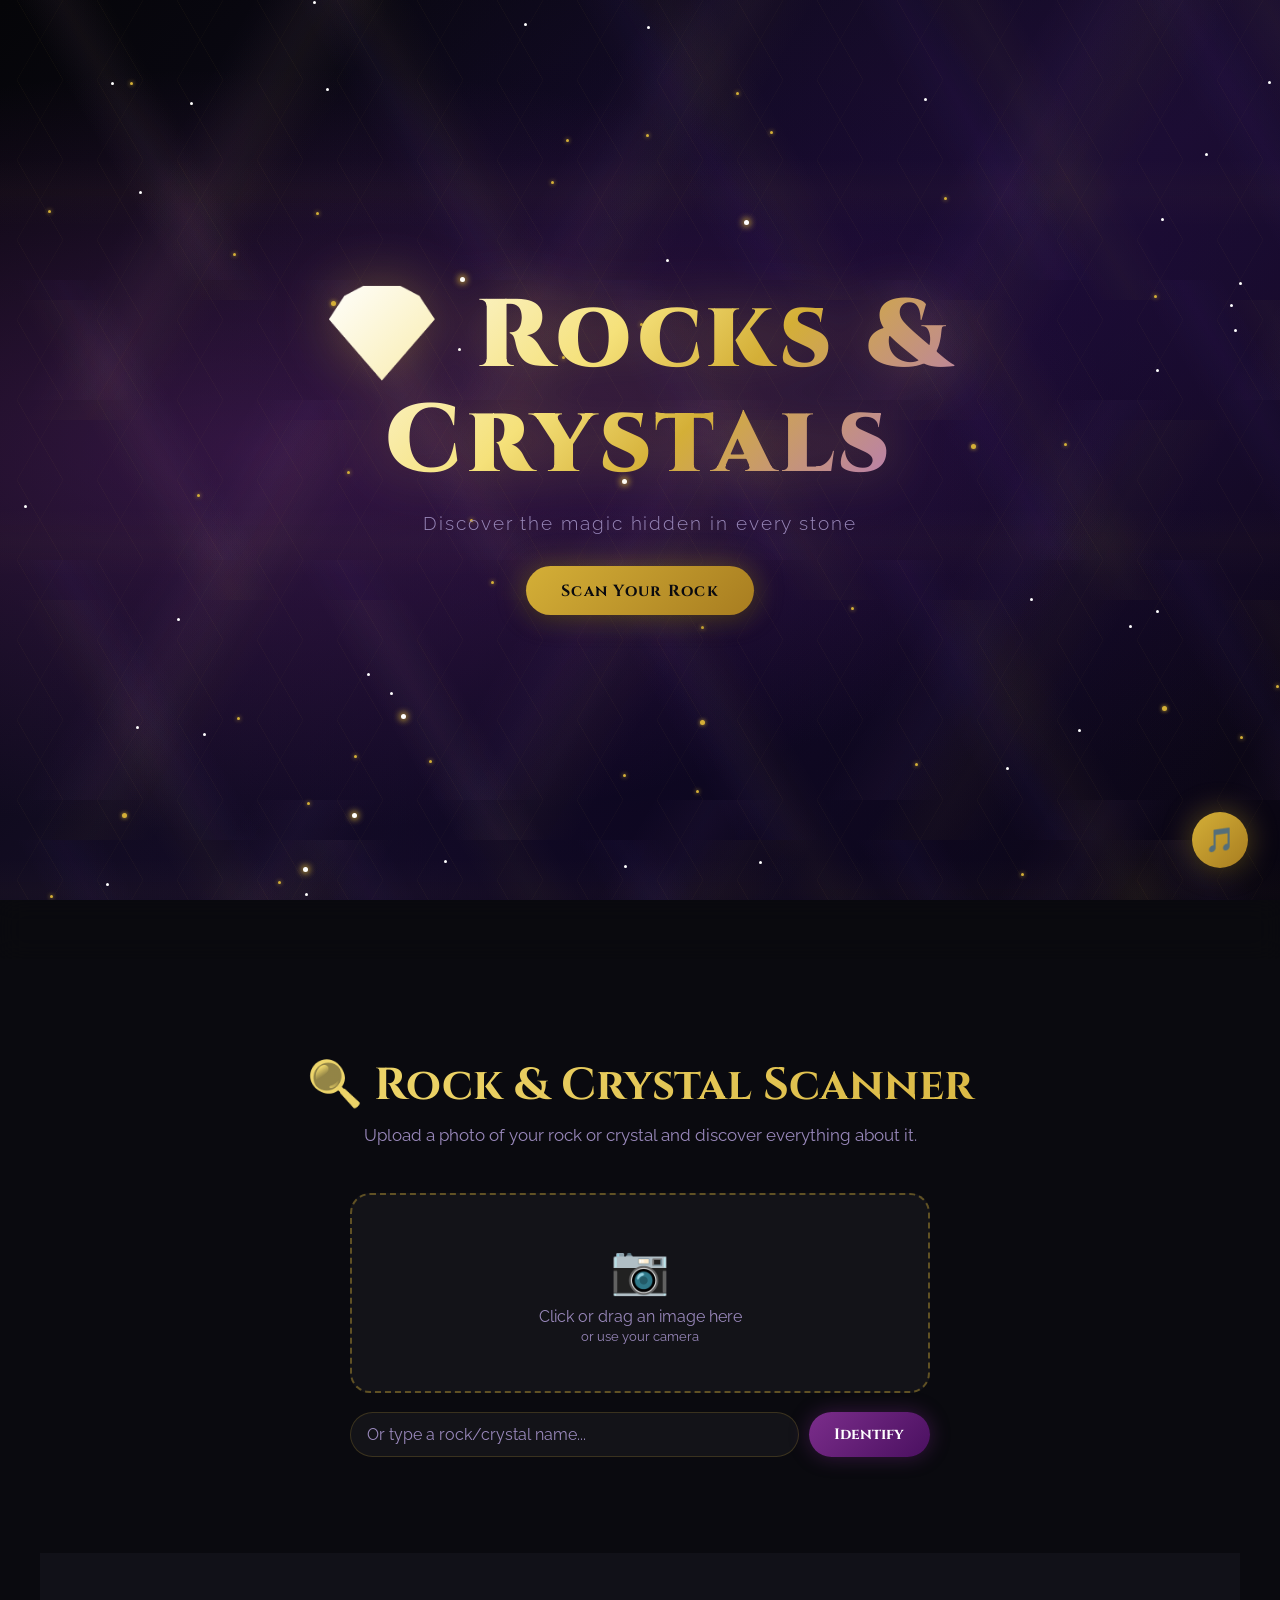
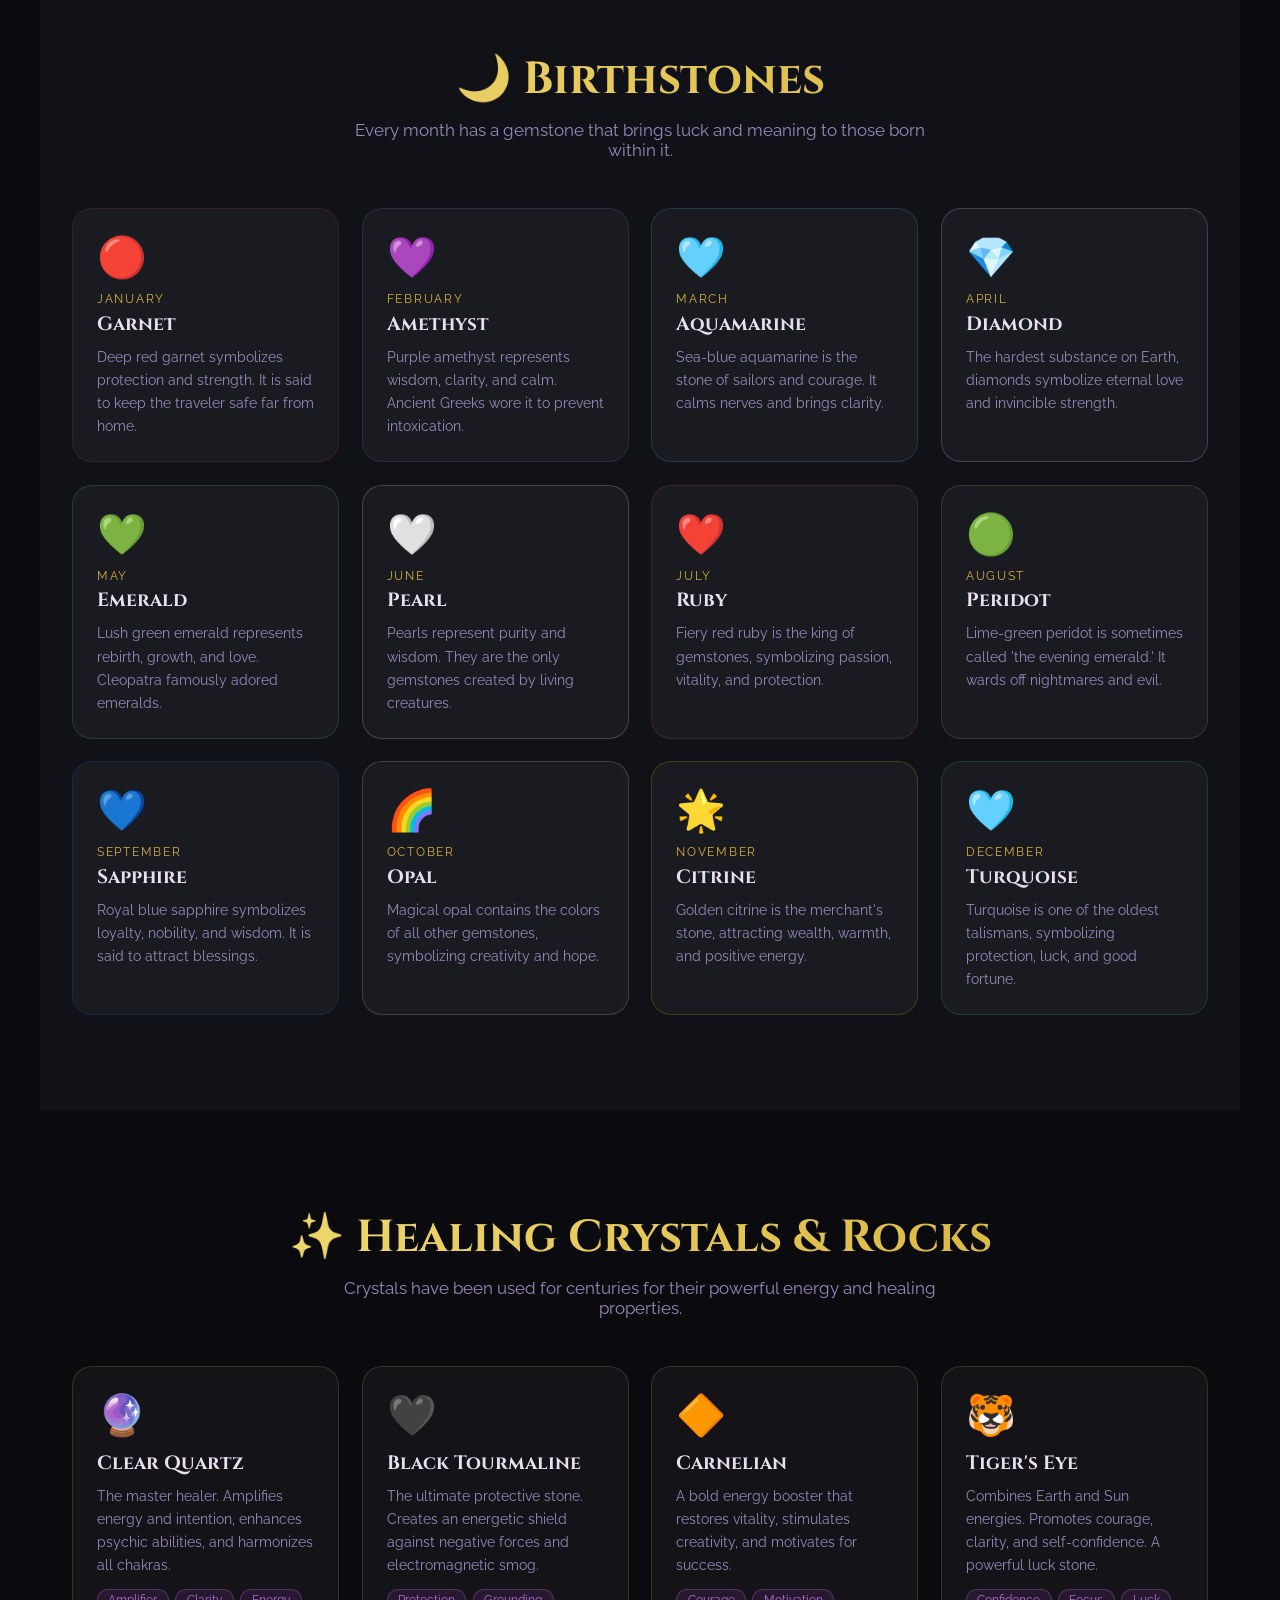
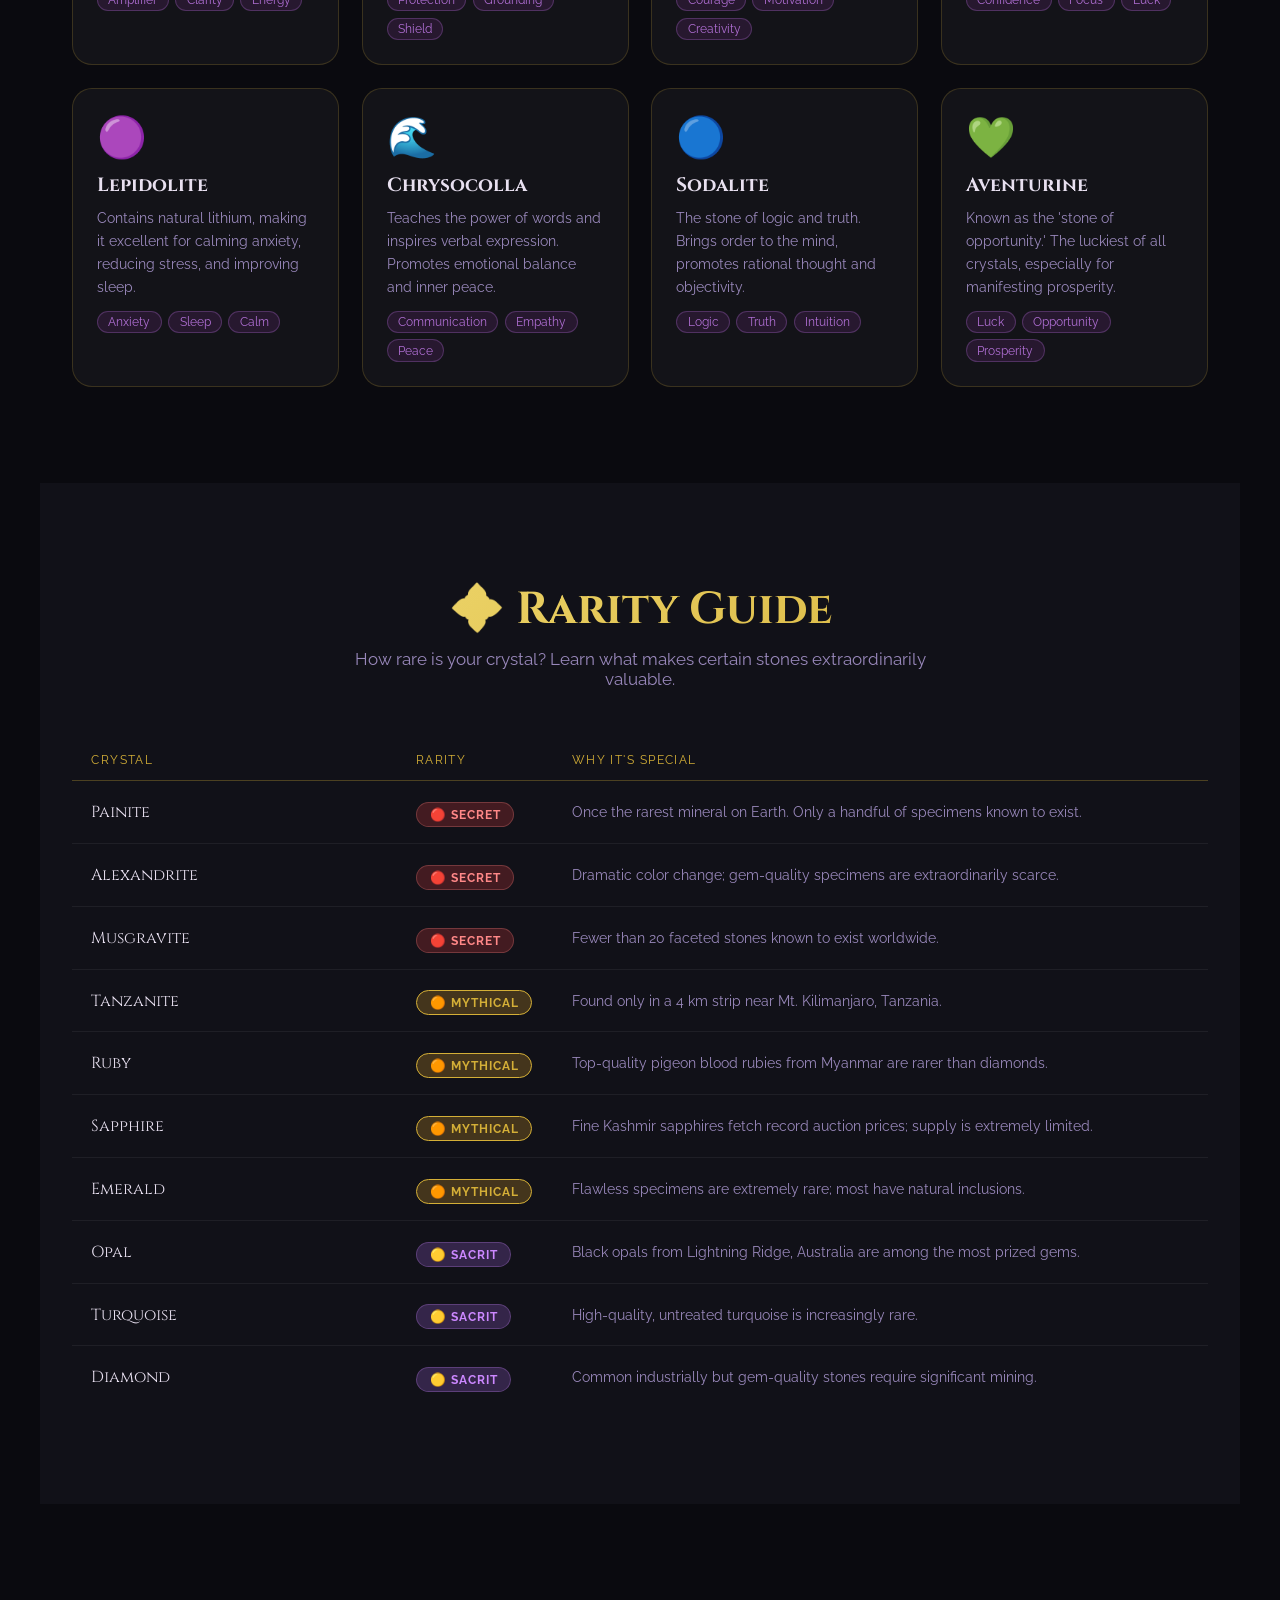
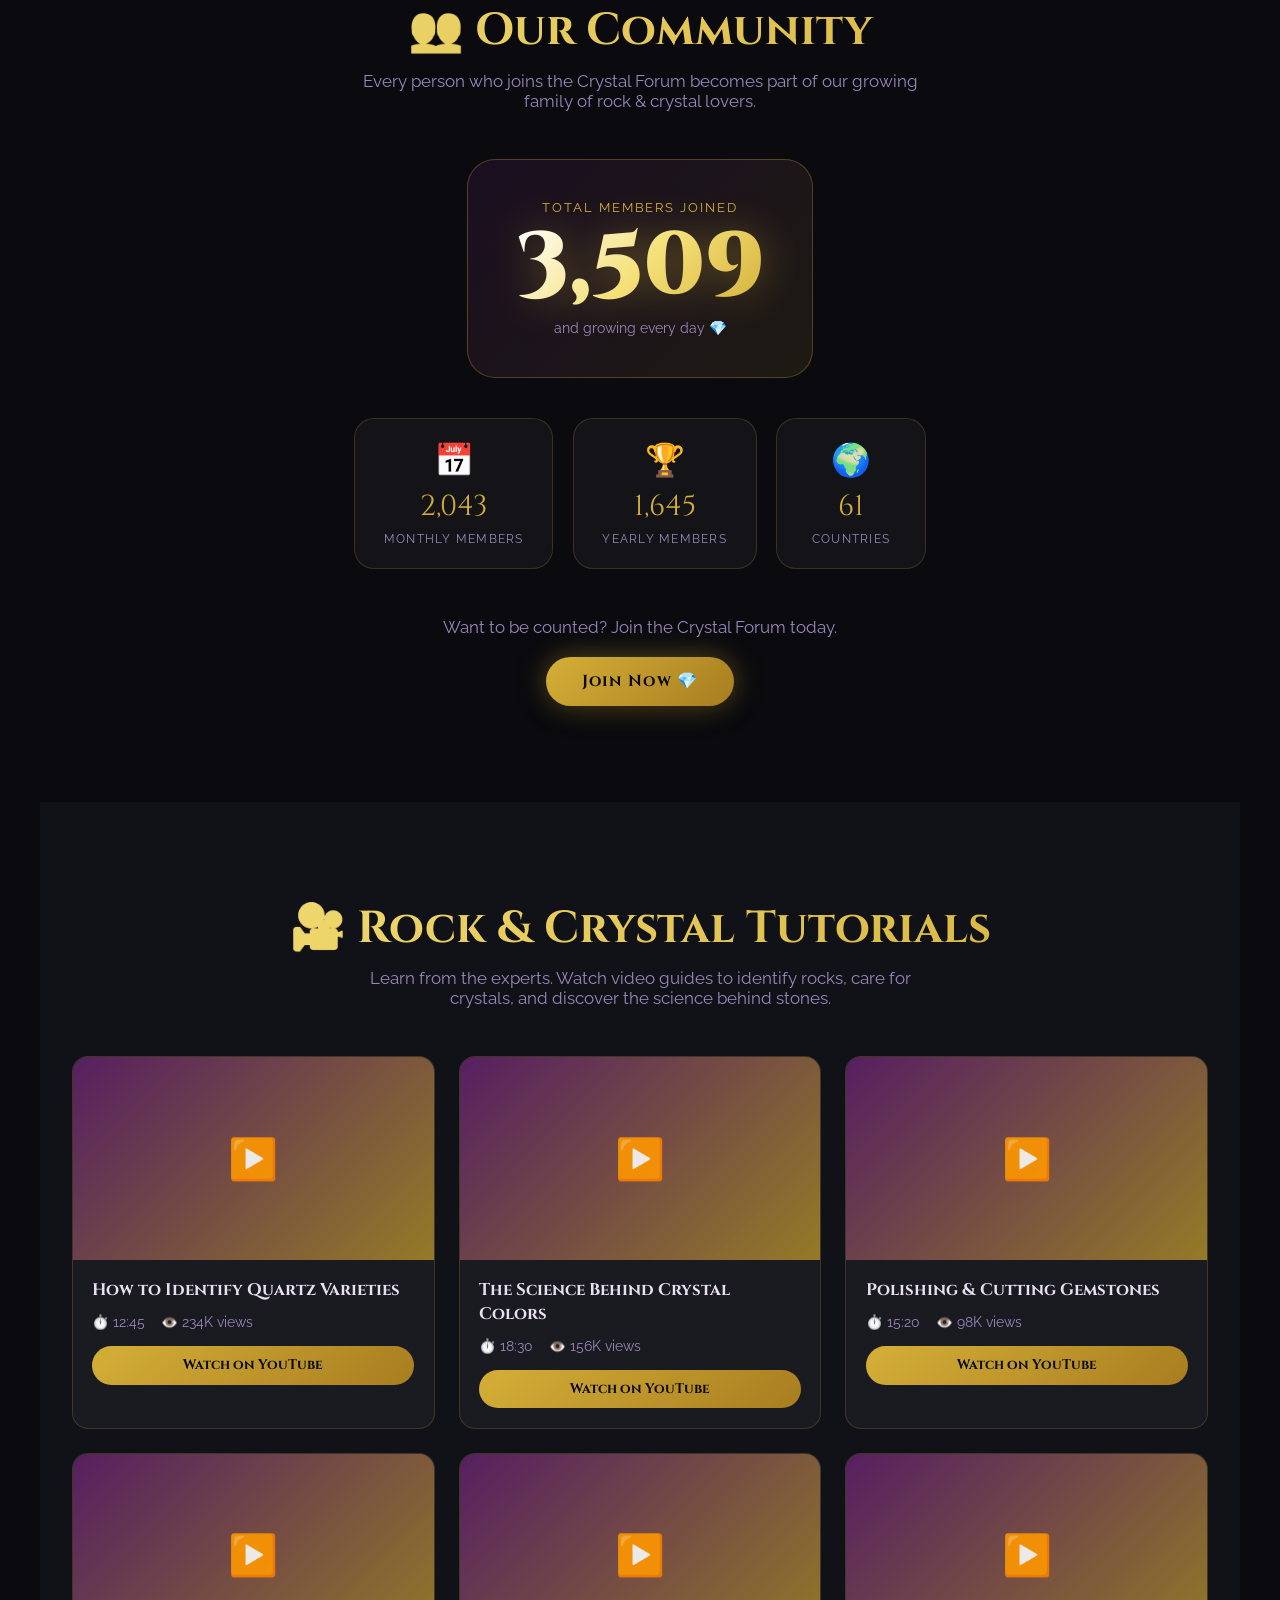
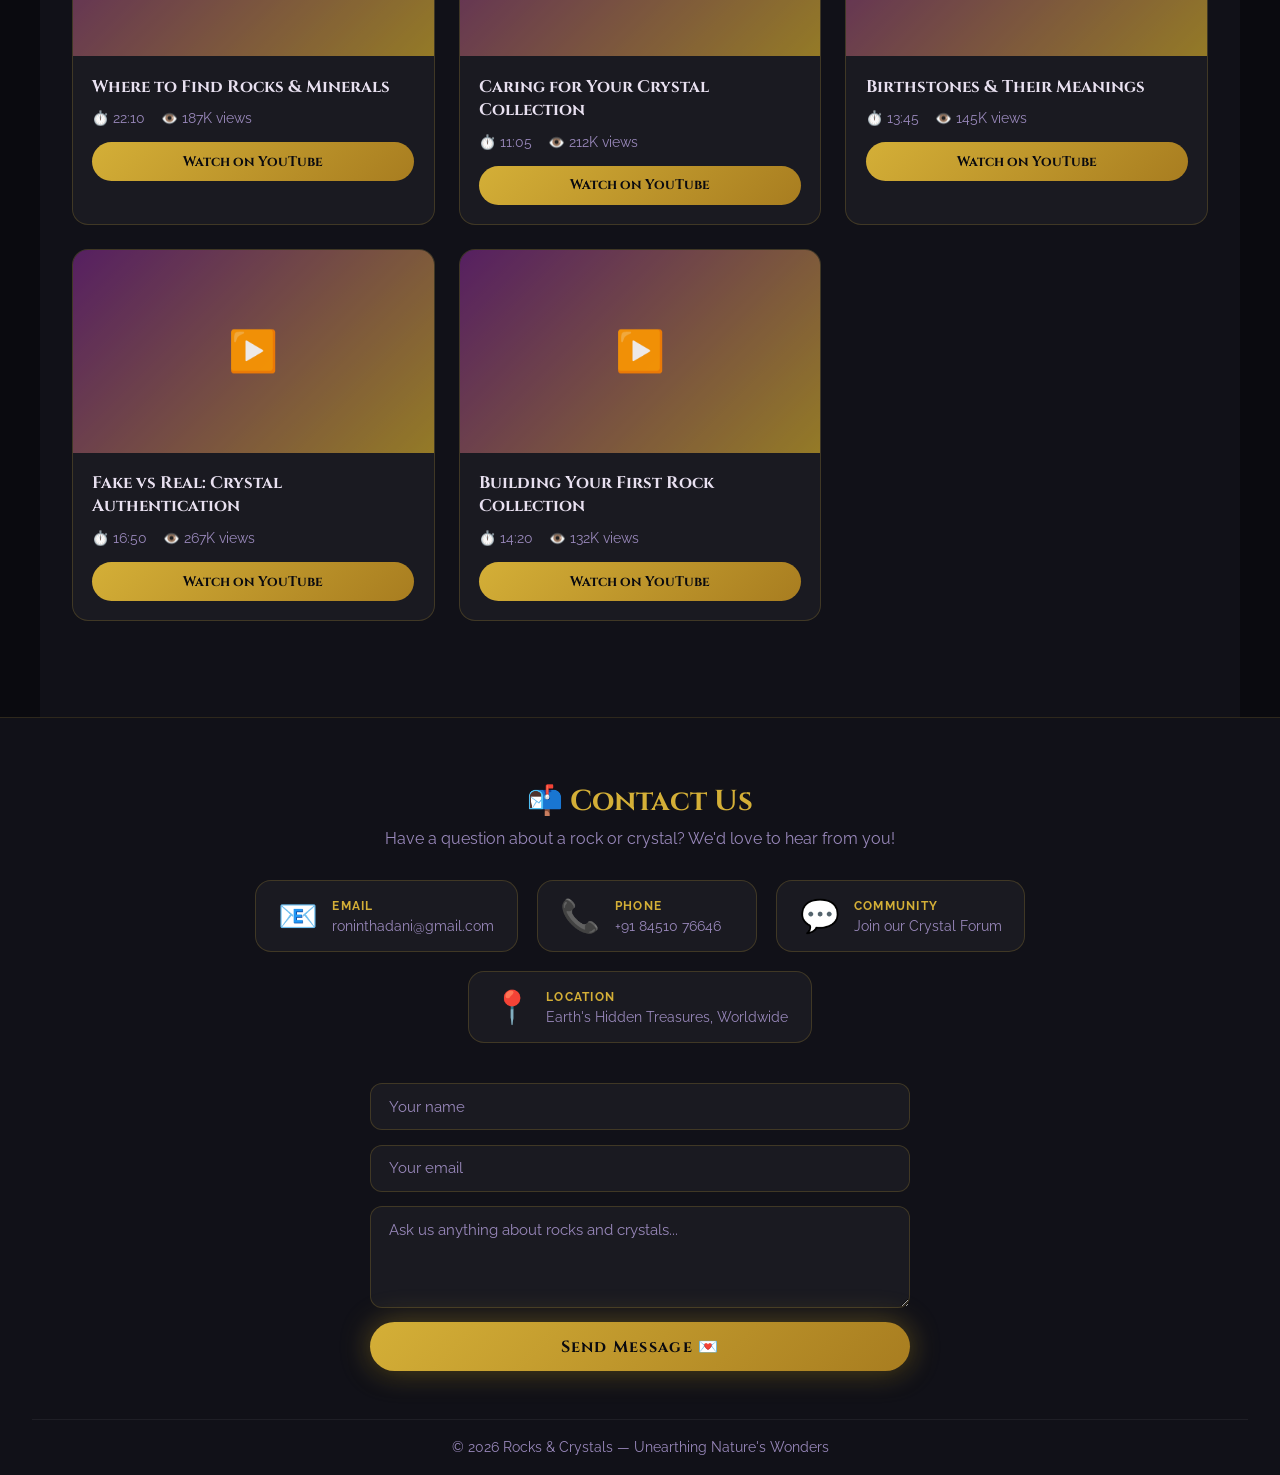
==== commit 0dae5fe3: "Add Game Time app: countdown timer with loud alarm Standalone page under game-time/ lets you set an " ====
--- a/index.html
+++ b/index.html
@@ -27,7 +27,7 @@
     <a href="#contact">Contact</a>
     <a href="#population">Population</a>
     <a href="#tutorials">Tutorials</a>
-    <a href="gametime.html">⏰ Game Time</a>
+    <a href="game-time/index.html">🎮 Game Time</a>
   </nav>
 
   <!-- SCANNER -->
@@ -206,6 +206,12 @@
     </div>
   </div>
 
+  <!-- BACKGROUND MUSIC: Pirates of the Caribbean by 2 Cellos -->
+  <audio id="bgMusic" loop volume="0.3">
+    <source src="https://www.soundhelix.com/examples/mp3/SoundHelix-Song-1.mp3" type="audio/mpeg">
+  </audio>
+  <button class="music-toggle" id="musicToggle" title="Toggle music">🎵</button>
+
   <div id="toast" class="toast hidden"></div>
 
   <script src="app.js"></script>
